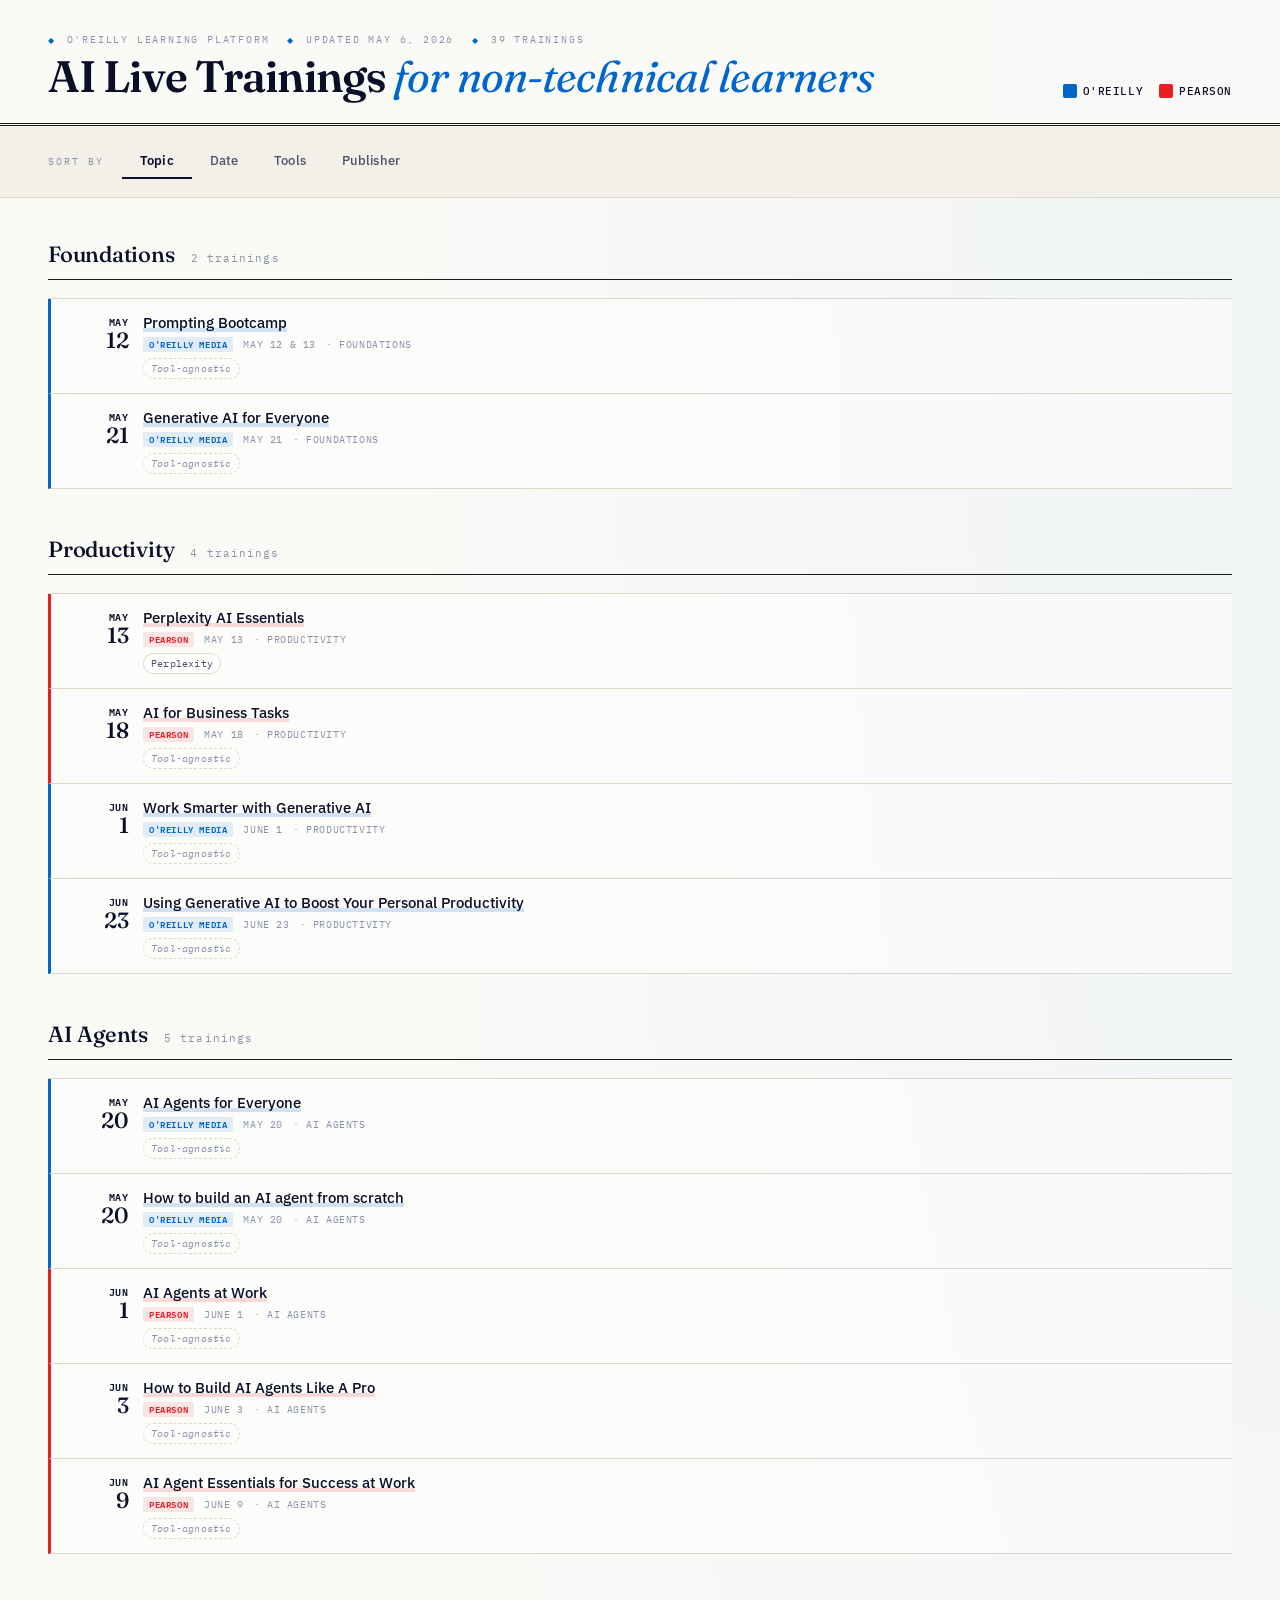
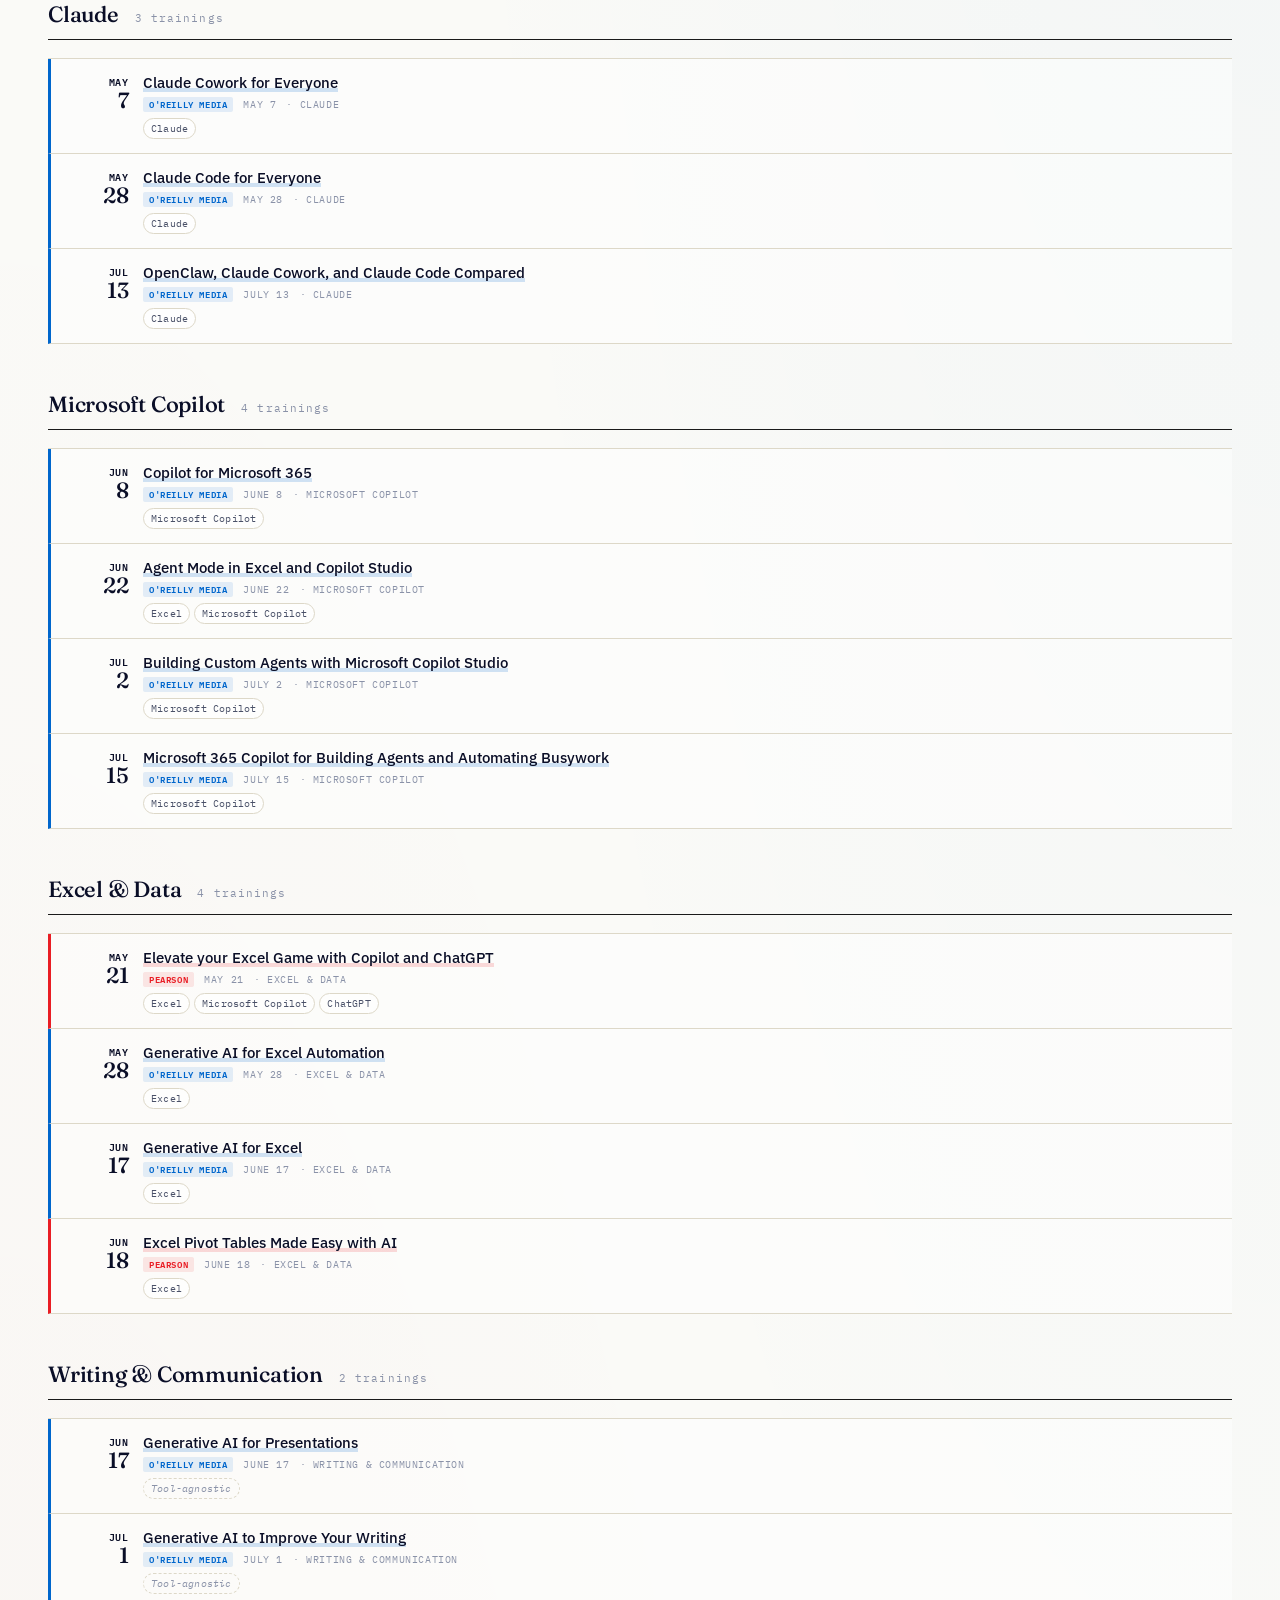
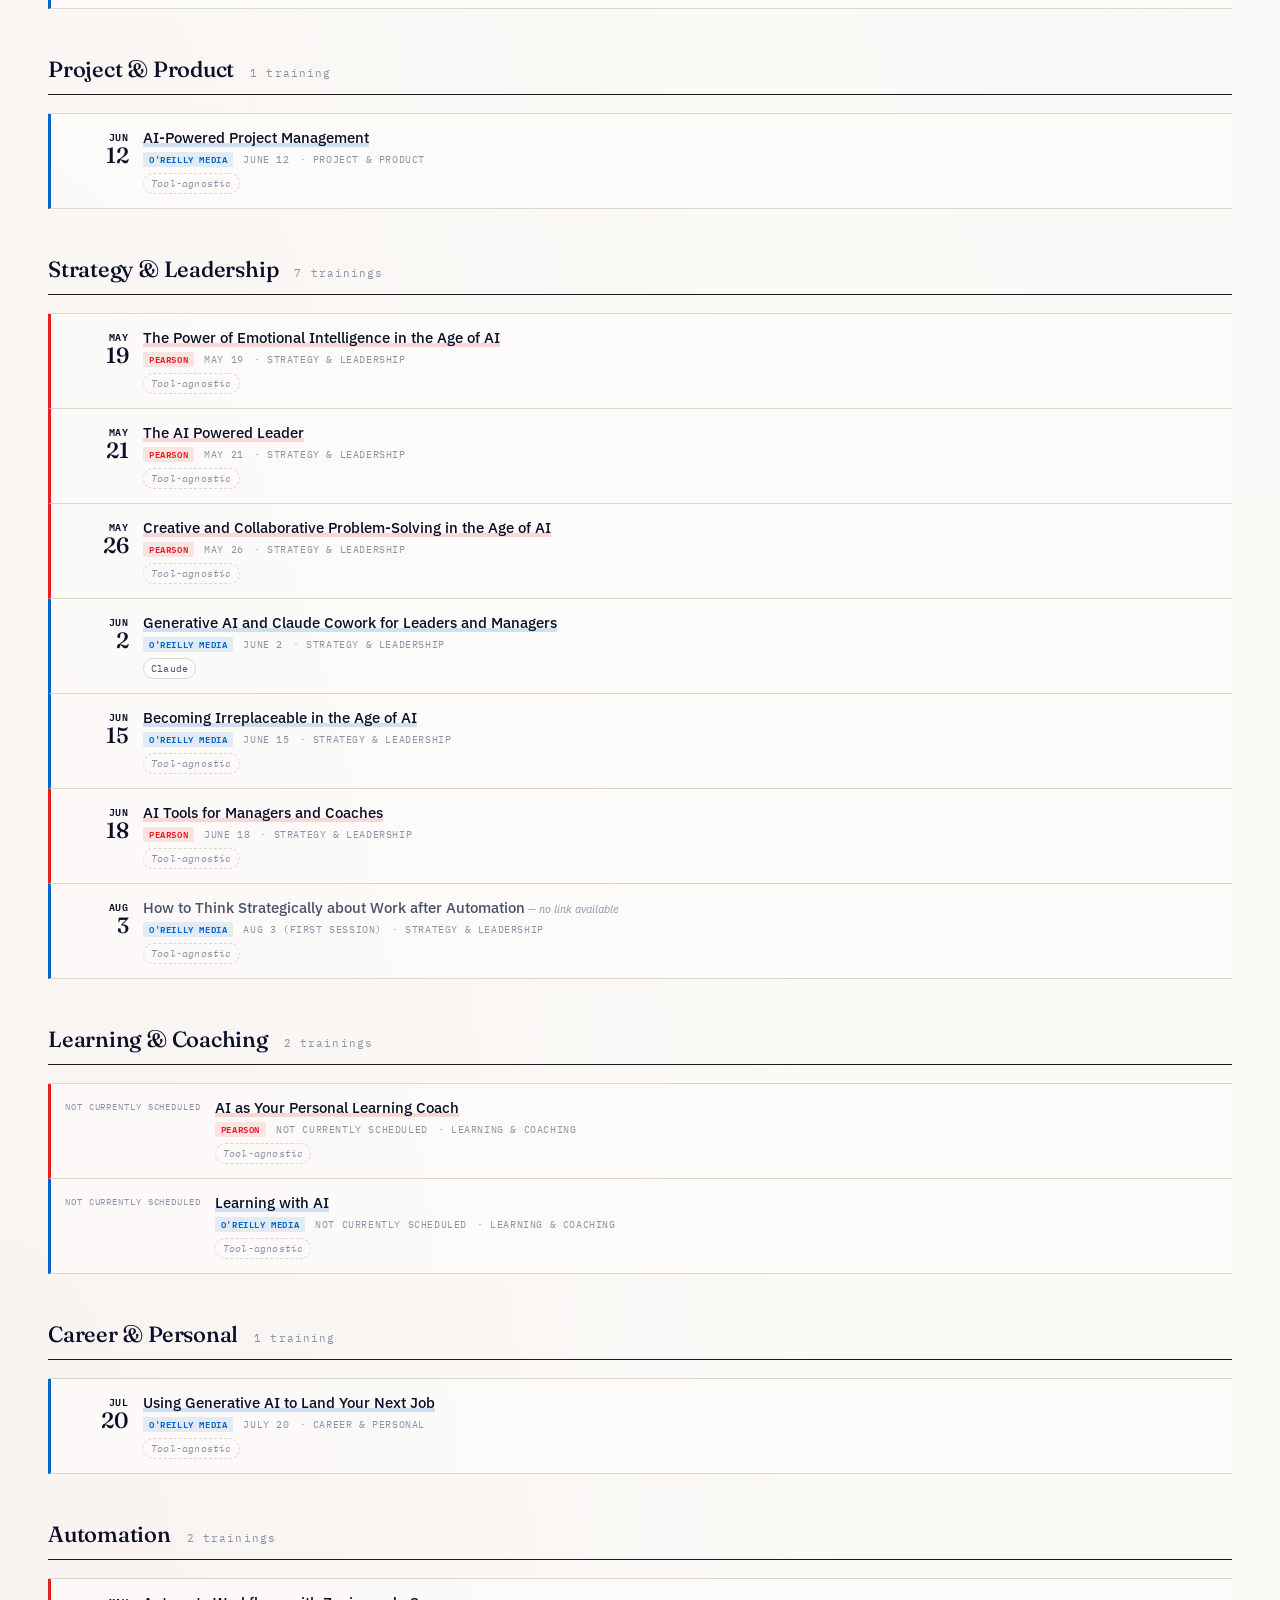
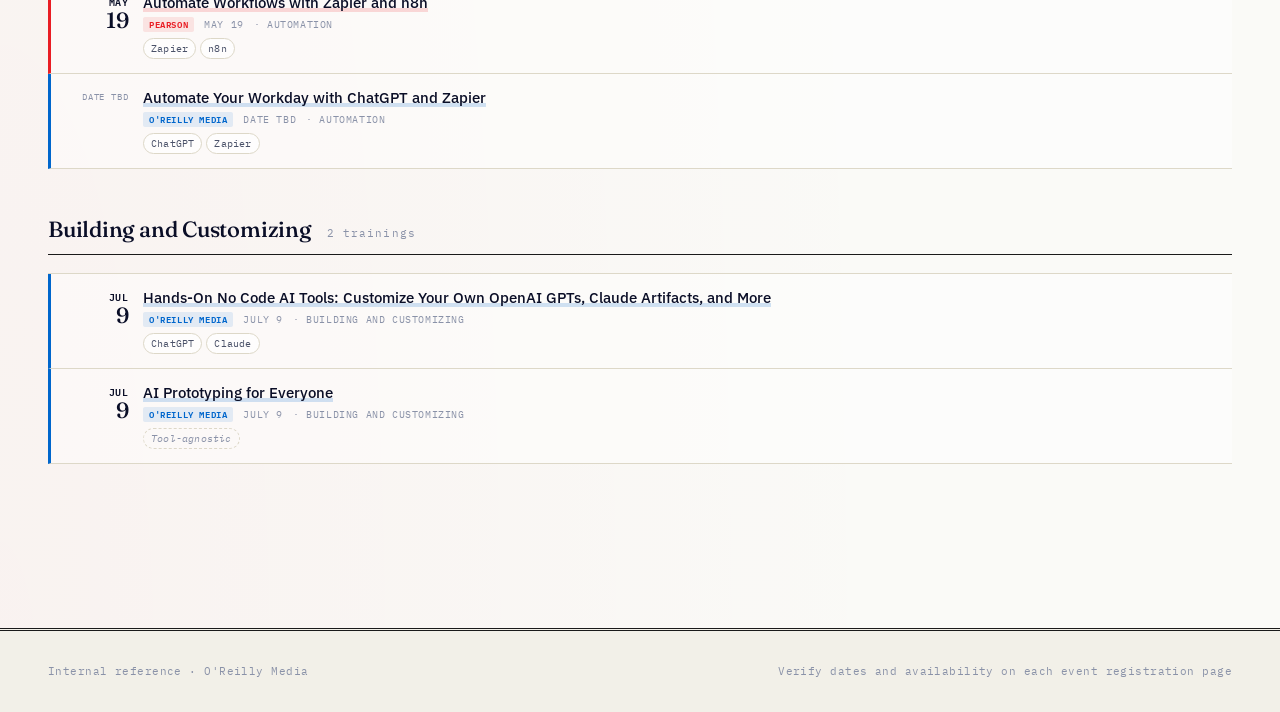
==== index.html @ 091f8008 "Rename Index.html to index.html" ====
<!DOCTYPE html>
<html lang="en">
<head>
<meta charset="UTF-8">
<meta name="viewport" content="width=device-width, initial-scale=1.0">
<title>AI Live Trainings for Non-Technical Learners</title>
<link rel="preconnect" href="https://fonts.googleapis.com">
<link rel="preconnect" href="https://fonts.gstatic.com" crossorigin>
<link href="https://fonts.googleapis.com/css2?family=Fraunces:opsz,wght@9..144,400;9..144,500;9..144,600;9..144,700&family=IBM+Plex+Sans:wght@400;500;600;700&family=IBM+Plex+Mono:wght@400;500&display=swap" rel="stylesheet">
<style>
  :root {
    --oreilly: #D6001C;        /* O'Reilly red — used as the secondary accent */
    --pearson: #E91D24;        /* Pearson red */
    --oreilly-blue: #0066CC;   /* O'Reilly blue per request */
    --ink: #0A0E27;
    --ink-soft: #4A5168;
    --ink-faint: #8A92A8;
    --paper: #FAFAF7;
    --paper-soft: #F2F0E8;
    --rule: #1A1A1A;
    --rule-soft: #DDD8C8;
    --highlight: #FEF3C7;
  }

  * { box-sizing: border-box; margin: 0; padding: 0; }

  html { scroll-behavior: smooth; }

  body {
    font-family: 'IBM Plex Sans', -apple-system, sans-serif;
    background: var(--paper);
    color: var(--ink);
    line-height: 1.5;
    font-size: 15px;
    min-height: 100vh;
    background-image:
      radial-gradient(ellipse at top right, rgba(0,102,204,0.04), transparent 50%),
      radial-gradient(ellipse at bottom left, rgba(214,0,28,0.03), transparent 50%);
  }

  /* ===== Masthead ===== */
  .masthead {
    border-bottom: 3px double var(--rule);
    padding: 32px 48px 24px;
    display: grid;
    grid-template-columns: 1fr auto;
    gap: 24px;
    align-items: end;
    background: var(--paper);
    position: sticky;
    top: 0;
    z-index: 10;
    backdrop-filter: blur(8px);
    background: rgba(250, 250, 247, 0.92);
  }

  .masthead-meta {
    font-family: 'IBM Plex Mono', monospace;
    font-size: 10px;
    letter-spacing: 0.18em;
    text-transform: uppercase;
    color: var(--ink-faint);
    margin-bottom: 6px;
    display: flex;
    gap: 18px;
    flex-wrap: wrap;
  }
  .masthead-meta span::before {
    content: "◆ ";
    color: var(--oreilly-blue);
    font-size: 8px;
    margin-right: 4px;
  }

  .masthead-title {
    font-family: 'Fraunces', Georgia, serif;
    font-weight: 600;
    font-size: clamp(28px, 4.2vw, 44px);
    line-height: 1.05;
    letter-spacing: -0.02em;
    color: var(--ink);
  }
  .masthead-title em {
    font-style: italic;
    font-weight: 400;
    color: var(--oreilly-blue);
  }

  .masthead-subtitle {
    margin-top: 8px;
    font-size: 14px;
    color: var(--ink-soft);
    max-width: 60ch;
  }

  .legend {
    display: flex;
    gap: 16px;
    font-family: 'IBM Plex Mono', monospace;
    font-size: 11px;
    letter-spacing: 0.05em;
  }
  .legend-item {
    display: flex;
    align-items: center;
    gap: 6px;
    text-transform: uppercase;
    font-weight: 500;
  }
  .legend-swatch {
    width: 14px;
    height: 14px;
    border-radius: 2px;
    flex-shrink: 0;
  }
  .legend-swatch.oreilly { background: var(--oreilly-blue); }
  .legend-swatch.pearson { background: var(--pearson); }

  /* ===== View tabs ===== */
  .view-controls {
    padding: 18px 48px;
    border-bottom: 1px solid var(--rule-soft);
    display: flex;
    gap: 0;
    align-items: center;
    background: var(--paper-soft);
  }
  .view-controls-label {
    font-family: 'IBM Plex Mono', monospace;
    font-size: 10px;
    letter-spacing: 0.2em;
    text-transform: uppercase;
    color: var(--ink-faint);
    margin-right: 18px;
  }
  .view-tab {
    background: transparent;
    border: none;
    padding: 8px 18px;
    font-family: 'IBM Plex Sans', sans-serif;
    font-size: 13px;
    font-weight: 500;
    color: var(--ink-soft);
    cursor: pointer;
    border-bottom: 2px solid transparent;
    transition: all 0.18s ease;
    letter-spacing: 0.01em;
  }
  .view-tab:hover {
    color: var(--ink);
  }
  .view-tab.active {
    color: var(--ink);
    border-bottom-color: var(--ink);
    font-weight: 600;
  }

  /* ===== Main content ===== */
  main {
    padding: 40px 48px 80px;
    max-width: 1280px;
  }

  .view {
    display: none;
  }
  .view.active {
    display: block;
    animation: fadeIn 0.3s ease;
  }
  @keyframes fadeIn {
    from { opacity: 0; transform: translateY(4px); }
    to { opacity: 1; transform: translateY(0); }
  }

  /* ===== Section headers ===== */
  .section {
    margin-bottom: 44px;
  }
  .section-header {
    display: flex;
    align-items: baseline;
    gap: 16px;
    padding-bottom: 8px;
    margin-bottom: 18px;
    border-bottom: 1px solid var(--rule);
  }
  .section-header h2 {
    font-family: 'Fraunces', Georgia, serif;
    font-weight: 500;
    font-size: 22px;
    letter-spacing: -0.01em;
    color: var(--ink);
  }
  .section-header .count {
    font-family: 'IBM Plex Mono', monospace;
    font-size: 11px;
    color: var(--ink-faint);
    letter-spacing: 0.1em;
  }

  /* ===== Training items ===== */
  ul.trainings {
    list-style: none;
    display: grid;
    grid-template-columns: repeat(auto-fill, minmax(360px, 1fr));
    gap: 0;
    border-top: 1px solid var(--rule-soft);
  }
  .topic-list ul.trainings {
    grid-template-columns: 1fr;
    border-top: 1px solid var(--rule-soft);
  }

  li.training {
    padding: 14px 18px 14px 14px;
    border-bottom: 1px solid var(--rule-soft);
    border-left: 3px solid transparent;
    display: flex;
    align-items: flex-start;
    gap: 14px;
    transition: background 0.15s ease, border-left-color 0.15s ease;
    background: rgba(255,255,255,0.4);
  }
  li.training:hover {
    background: rgba(255,255,255,0.85);
  }
  li.training.oreilly { border-left-color: var(--oreilly-blue); }
  li.training.pearson { border-left-color: var(--pearson); }

  li.training.oreilly:hover { background: rgba(0,102,204,0.04); }
  li.training.pearson:hover { background: rgba(233,29,36,0.04); }

  .date-block {
    font-family: 'IBM Plex Mono', monospace;
    font-size: 11px;
    line-height: 1.2;
    color: var(--ink-soft);
    flex-shrink: 0;
    min-width: 64px;
    padding-top: 2px;
    text-align: right;
  }
  .date-block .month {
    display: block;
    text-transform: uppercase;
    font-weight: 600;
    letter-spacing: 0.08em;
    color: var(--ink);
    font-size: 10px;
  }
  .date-block .day {
    display: block;
    font-family: 'Fraunces', serif;
    font-size: 22px;
    line-height: 1;
    margin-top: 2px;
    color: var(--ink);
    font-weight: 500;
  }
  .date-block.unscheduled {
    color: var(--ink-faint);
  }
  .date-block.unscheduled .month,
  .date-block.unscheduled .day {
    color: var(--ink-faint);
    font-weight: 400;
  }
  .date-block.unscheduled .label {
    font-size: 9px;
    text-transform: uppercase;
    letter-spacing: 0.1em;
    line-height: 1.3;
  }

  .training-body {
    flex: 1;
    min-width: 0;
  }
  .training-title {
    font-size: 15px;
    font-weight: 500;
    line-height: 1.3;
    margin-bottom: 4px;
  }
  .training-title a {
    color: var(--ink);
    text-decoration: none;
    background-image: linear-gradient(transparent 80%, rgba(0,102,204,0.18) 80%);
    transition: background 0.2s ease, color 0.2s ease;
  }
  li.pearson .training-title a {
    background-image: linear-gradient(transparent 80%, rgba(233,29,36,0.16) 80%);
  }
  .training-title a:hover {
    color: var(--oreilly-blue);
    background-image: linear-gradient(transparent 0%, rgba(0,102,204,0.12) 100%);
  }
  li.pearson .training-title a:hover {
    color: var(--pearson);
    background-image: linear-gradient(transparent 0%, rgba(233,29,36,0.10) 100%);
  }
  .training-title.no-link {
    color: var(--ink-soft);
  }
  .training-title.no-link::after {
    content: " — no link available";
    font-size: 11px;
    font-style: italic;
    color: var(--ink-faint);
    font-weight: 400;
  }

  .training-meta {
    display: flex;
    gap: 10px;
    align-items: center;
    font-family: 'IBM Plex Mono', monospace;
    font-size: 10px;
    text-transform: uppercase;
    letter-spacing: 0.06em;
    color: var(--ink-faint);
  }
  .pub-tag {
    font-weight: 600;
    padding: 1px 6px;
    border-radius: 2px;
    font-size: 9px;
  }
  .pub-tag.oreilly {
    color: var(--oreilly-blue);
    background: rgba(0,102,204,0.1);
  }
  .pub-tag.pearson {
    color: var(--pearson);
    background: rgba(233,29,36,0.1);
  }

  .training-tools {
    margin-top: 6px;
    display: flex;
    flex-wrap: wrap;
    gap: 4px;
  }
  .tool-chip {
    font-family: 'IBM Plex Mono', monospace;
    font-size: 10px;
    padding: 2px 7px;
    border: 1px solid var(--rule-soft);
    background: rgba(255,255,255,0.7);
    color: var(--ink-soft);
    border-radius: 999px;
    letter-spacing: 0.02em;
    white-space: nowrap;
  }
  li.training:hover .tool-chip {
    border-color: var(--ink-faint);
    color: var(--ink);
  }
  .tool-chip.tool-agnostic {
    background: transparent;
    color: var(--ink-faint);
    border-style: dashed;
    font-style: italic;
  }

  .view-note {
    font-size: 13px;
    color: var(--ink-soft);
    font-style: italic;
    margin-bottom: 24px;
    padding: 10px 14px;
    background: rgba(0,102,204,0.04);
    border-left: 3px solid var(--oreilly-blue);
    max-width: 80ch;
  }

  /* ===== Date view: month grouping ===== */
  .month-group {
    margin-bottom: 36px;
  }
  .month-header {
    font-family: 'Fraunces', serif;
    font-weight: 500;
    font-size: 14px;
    letter-spacing: 0.18em;
    text-transform: uppercase;
    color: var(--ink-faint);
    padding-bottom: 6px;
    border-bottom: 1px solid var(--rule-soft);
    margin-bottom: 12px;
  }
  .month-header .year {
    color: var(--ink-faint);
    font-weight: 400;
  }

  /* ===== Footer ===== */
  footer {
    padding: 32px 48px;
    border-top: 3px double var(--rule);
    margin-top: 40px;
    font-family: 'IBM Plex Mono', monospace;
    font-size: 11px;
    color: var(--ink-faint);
    letter-spacing: 0.04em;
    background: var(--paper-soft);
  }
  footer .row {
    display: flex;
    justify-content: space-between;
    flex-wrap: wrap;
    gap: 16px;
  }

  /* ===== Responsive ===== */
  @media (max-width: 720px) {
    .masthead { padding: 20px 20px 16px; grid-template-columns: 1fr; }
    .legend { font-size: 10px; }
    .view-controls { padding: 12px 20px; flex-wrap: wrap; gap: 4px 0; }
    .view-tab { padding: 6px 12px; font-size: 12px; }
    main { padding: 24px 20px 60px; }
    ul.trainings { grid-template-columns: 1fr; }
    .date-block { min-width: 54px; }
    footer { padding: 24px 20px; }
  }

  /* Print-friendly */
  @media print {
    .view-controls, .masthead-meta, .legend { display: none; }
    .view { display: block !important; page-break-after: always; }
    body { background: white; }
  }
</style>
</head>
<body>

<header class="masthead">
  <div>
    <div class="masthead-meta">
      <span>O'Reilly Learning Platform</span>
      <span>Updated May 6, 2026</span>
      <span>39 Trainings</span>
    </div>
    <h1 class="masthead-title">AI Live Trainings <em>for non-technical learners</em></h1>

  </div>
  <div class="legend">
    <span class="legend-item"><span class="legend-swatch oreilly"></span>O'Reilly</span>
    <span class="legend-item"><span class="legend-swatch pearson"></span>Pearson</span>
  </div>
</header>

<nav class="view-controls">
  <span class="view-controls-label">Sort by</span>
  <button class="view-tab active" data-view="topic">Topic</button>
  <button class="view-tab" data-view="date">Date</button>
  <button class="view-tab" data-view="tools">Tools</button>
  <button class="view-tab" data-view="publisher">Publisher</button>

</nav>

<main id="main-content">
  <!-- Views injected by JavaScript -->
</main>

<footer>
  <div class="row">
    <span>Internal reference · O'Reilly Media</span>
    <span>Verify dates and availability on each event registration page</span>
  </div>
</footer>

<script>
// ============================================================
// DATA
// ============================================================
// Each training: title, url (or null), date (ISO if known, or null), dateLabel (display string), publisher, topic, tools (array — empty = tool-agnostic)
// Tools tagging is conservative: only tools explicitly named in the title are tagged.
const trainings = [
  // O'Reilly
  { title: "Generative AI for Everyone", url: "https://learning.oreilly.com/live-events/-/0636920097025/", date: "2026-05-21", dateLabel: "May 21", publisher: "oreilly", topic: "Foundations", tools: [] },
  { title: "AI Agents for Everyone", url: "https://learning.oreilly.com/live-events/ai-agents-for-everyone/0642572192174/", date: "2026-05-20", dateLabel: "May 20", publisher: "oreilly", topic: "AI Agents", tools: [] },
  { title: "How to build an AI agent from scratch", url: "https://learning.oreilly.com/live-events/how-to-build-an-ai-agent-from-scratch/0642572370398/", date: "2026-05-20", dateLabel: "May 20", publisher: "oreilly", topic: "AI Agents", tools: [] },
  { title: "Prompting Bootcamp", url: "https://learning.oreilly.com/live-events/prompting-bootcamp/0636920097098/", date: "2026-05-12", dateLabel: "May 12 & 13", publisher: "oreilly", topic: "Foundations", tools: [] },
  { title: "Using Generative AI to Boost Your Personal Productivity", url: "https://learning.oreilly.com/live-events/-/0636920099736/", date: "2026-06-23", dateLabel: "June 23", publisher: "oreilly", topic: "Productivity", tools: [] },
  { title: "Automate Your Workday with ChatGPT and Zapier", url: "https://learning.oreilly.com/live-events/-/0642572016285/", date: null, dateLabel: "Date TBD", publisher: "oreilly", topic: "Automation", tools: ["ChatGPT", "Zapier"] },
  { title: "Hands-On No Code AI Tools: Customize Your Own OpenAI GPTs, Claude Artifacts, and More", url: "https://learning.oreilly.com/live-events/hands-on-no-code-ai-tools-customize-your-own-openai-gpts-claude-artifacts-and-more/0790145087048/", date: "2026-07-09", dateLabel: "July 9", publisher: "oreilly", topic: "Building and Customizing", tools: ["ChatGPT", "Claude"] },
  { title: "Learning with AI", url: "https://learning.oreilly.com/live-events/-/0642572169145/", date: null, dateLabel: "Not currently scheduled", publisher: "oreilly", topic: "Learning & Coaching", tools: [] },
  { title: "AI as Your Personal Learning Coach", url: "https://learning.oreilly.com/live-events/ai-as-your-personal-learning-coach/0642572247041/", date: null, dateLabel: "Not currently scheduled", publisher: "pearson", topic: "Learning & Coaching", tools: [] },
  { title: "Work Smarter with Generative AI", url: "https://learning.oreilly.com/live-events/-/0642572007905/", date: "2026-06-01", dateLabel: "June 1", publisher: "oreilly", topic: "Productivity", tools: [] },
  { title: "How to Think Strategically about Work after Automation", url: null, date: "2026-08-03", dateLabel: "Aug 3 (first session)", publisher: "oreilly", topic: "Strategy & Leadership", tools: [] },
  { title: "Becoming Irreplaceable in the Age of AI", url: "https://learning.oreilly.com/live-events/becoming-irreplaceable-in-the-age-of-ai/0642572317164/", date: "2026-06-15", dateLabel: "June 15", publisher: "oreilly", topic: "Strategy & Leadership", tools: [] },
  { title: "Generative AI and Claude Cowork for Leaders and Managers", url: "https://learning.oreilly.com/live-events/generative-ai-and-claude-cowork-for-leaders-and-managers/0642572010775/", date: "2026-06-02", dateLabel: "June 2", publisher: "oreilly", topic: "Strategy & Leadership", tools: ["Claude"] },
  { title: "Generative AI to Improve Your Writing", url: "https://learning.oreilly.com/live-events/-/0636920097362/", date: "2026-07-01", dateLabel: "July 1", publisher: "oreilly", topic: "Writing & Communication", tools: [] },
  { title: "AI-Powered Project Management", url: "https://learning.oreilly.com/live-events/-/0790145085649/", date: "2026-06-12", dateLabel: "June 12", publisher: "oreilly", topic: "Project & Product", tools: [] },
  { title: "Generative AI for Excel", url: "https://learning.oreilly.com/live-events/generative-ai-for-excel/0642572001381/", date: "2026-06-17", dateLabel: "June 17", publisher: "oreilly", topic: "Excel & Data", tools: ["Excel"] },
  { title: "Generative AI for Excel Automation", url: "https://learning.oreilly.com/live-events/generative-ai-for-excel-automation/0642572311629/", date: "2026-05-28", dateLabel: "May 28", publisher: "oreilly", topic: "Excel & Data", tools: ["Excel"] },
  { title: "Elevate your Excel Game with Copilot and ChatGPT", url: "https://learning.oreilly.com/live-events/elevate-your-excel-game-with-copilot-and-chatgpt/0642572191399/", date: "2026-05-21", dateLabel: "May 21", publisher: "pearson", topic: "Excel & Data", tools: ["Excel", "Microsoft Copilot", "ChatGPT"] },
  { title: "Agent Mode in Excel and Copilot Studio", url: "https://learning.oreilly.com/live-events/-/0642572284480/", date: "2026-06-22", dateLabel: "June 22", publisher: "oreilly", topic: "Microsoft Copilot", tools: ["Excel", "Microsoft Copilot"] },
  { title: "Copilot for Microsoft 365", url: "https://learning.oreilly.com/live-events/-/0642572007490/", date: "2026-06-08", dateLabel: "June 8", publisher: "oreilly", topic: "Microsoft Copilot", tools: ["Microsoft Copilot"] },
  { title: "Microsoft 365 Copilot for Building Agents and Automating Busywork", url: "https://learning.oreilly.com/live-events/microsoft-365-copilot-for-building-agents-and-automating-busywork/0642572199586/", date: "2026-07-15", dateLabel: "July 15", publisher: "oreilly", topic: "Microsoft Copilot", tools: ["Microsoft Copilot"] },
  { title: "Building Custom Agents with Microsoft Copilot Studio", url: "https://learning.oreilly.com/live-events/-/0642572310417/", date: "2026-07-02", dateLabel: "July 2", publisher: "oreilly", topic: "Microsoft Copilot", tools: ["Microsoft Copilot"] },
  { title: "Claude Code for Everyone", url: "https://learning.oreilly.com/live-events/-/0642572274368/", date: "2026-05-28", dateLabel: "May 28", publisher: "oreilly", topic: "Claude", tools: ["Claude"] },
  { title: "Claude Cowork for Everyone", url: "https://learning.oreilly.com/live-events/-/0642572349431/", date: "2026-05-07", dateLabel: "May 7", publisher: "oreilly", topic: "Claude", tools: ["Claude"] },
  { title: "OpenClaw, Claude Cowork, and Claude Code Compared", url: "https://learning.oreilly.com/live-events/openclaw-claude-cowork-and-claude-code-compared/0642572365134/", date: "2026-07-13", dateLabel: "July 13", publisher: "oreilly", topic: "Claude", tools: ["Claude"] },
  { title: "Generative AI for Presentations", url: "https://learning.oreilly.com/live-events/-/0642572010259/", date: "2026-06-17", dateLabel: "June 17", publisher: "oreilly", topic: "Writing & Communication", tools: [] },
  { title: "AI Prototyping for Everyone", url: "https://learning.oreilly.com/live-events/-/0642572226565/", date: "2026-07-09", dateLabel: "July 9", publisher: "oreilly", topic: "Building and Customizing", tools: [] },
  { title: "Using Generative AI to Land Your Next Job", url: "https://learning.oreilly.com/live-events/-/0790145067802/", date: "2026-07-20", dateLabel: "July 20", publisher: "oreilly", topic: "Career & Personal", tools: [] },
  { title: "Perplexity AI Essentials", url: "https://learning.oreilly.com/live-events/perplexity-ai-essentials/0642572009862/0642572332693/", date: "2026-05-13", dateLabel: "May 13", publisher: "pearson", topic: "Productivity", tools: ["Perplexity"] },
  { title: "AI for Business Tasks", url: "https://learning.oreilly.com/live-events/ai-for-business-tasks/0642572221744/0642572339654/", date: "2026-05-18", dateLabel: "May 18", publisher: "pearson", topic: "Productivity", tools: [] },
  { title: "The Power of Emotional Intelligence in the Age of AI", url: "https://learning.oreilly.com/live-events/the-power-of-emotional-intelligence-in-the-age-of-ai/0642572210021/0642572332518/", date: "2026-05-19", dateLabel: "May 19", publisher: "pearson", topic: "Strategy & Leadership", tools: [] },
  { title: "The AI Powered Leader", url: "https://learning.oreilly.com/live-events/the-ai-powered-leader/0642572221560/0642572345389/", date: "2026-05-21", dateLabel: "May 21", publisher: "pearson", topic: "Strategy & Leadership", tools: [] },
  { title: "Automate Workflows with Zapier and n8n", url: "https://learning.oreilly.com/live-events/automate-workflows-with-zapier-and-n8n/0642572287153/0642572353490/", date: "2026-05-19", dateLabel: "May 19", publisher: "pearson", topic: "Automation", tools: ["Zapier", "n8n"] },
  { title: "Creative and Collaborative Problem-Solving in the Age of AI", url: "https://learning.oreilly.com/live-events/creative-and-collaborative-problem-solving-in-the-age-of-ai/0642572207038/0642572345716/", date: "2026-05-26", dateLabel: "May 26", publisher: "pearson", topic: "Strategy & Leadership", tools: [] },
  { title: "AI Agents at Work", url: "https://learning.oreilly.com/live-events/ai-agents-at-work/0642572206963/0642572350932/", date: "2026-06-01", dateLabel: "June 1", publisher: "pearson", topic: "AI Agents", tools: [] },
  { title: "How to Build AI Agents Like A Pro", url: "https://learning.oreilly.com/live-events/how-to-create-ai-agents-like-a-pro/0642572257712/0642572353421/", date: "2026-06-03", dateLabel: "June 3", publisher: "pearson", topic: "AI Agents", tools: [] },
  { title: "AI Agent Essentials for Success at Work", url: "https://learning.oreilly.com/live-events/ai-agent-essentials-for-success-at-work/0642572293406/0642572357894/", date: "2026-06-09", dateLabel: "June 9", publisher: "pearson", topic: "AI Agents", tools: [] },
  { title: "Excel Pivot Tables Made Easy with AI", url: "https://learning.oreilly.com/live-events/excel-pivot-tables-made-easy-with-ai/0642572255831/0642572367404/", date: "2026-06-18", dateLabel: "June 18", publisher: "pearson", topic: "Excel & Data", tools: ["Excel"] },
  { title: "AI Tools for Managers and Coaches", url: "https://learning.oreilly.com/live-events/ai-tools-for-managers-and-coaches/0642572013855/0642572359720/", date: "2026-06-18", dateLabel: "June 18", publisher: "pearson", topic: "Strategy & Leadership", tools: [] },
];

// Tool display order — most catalog presence first, then alpha
const TOOL_ORDER = [
  "Microsoft Copilot",
  "Claude",
  "ChatGPT",
  "Excel",
  "Zapier",
  "Gemini",
  "Perplexity",
  "n8n",
];

// Topic display order (curated, not alphabetical, to put "broad foundations" first)
const TOPIC_ORDER = [
  "Foundations",
  "Productivity",
  "AI Agents",
  "Claude",
  "Microsoft Copilot",
  "Google Workspace",
  "Excel & Data",
  "Writing & Communication",
  "Project & Product",
  "Strategy & Leadership",
  "Learning & Coaching",
  "Career & Personal",
  "Automation",
  "Building and Customizing",
];

const PUBLISHER_LABELS = {
  oreilly: "O'Reilly Media",
  pearson: "Pearson",
};

// ============================================================
// HELPERS
// ============================================================
const MONTHS_SHORT = ["Jan","Feb","Mar","Apr","May","Jun","Jul","Aug","Sep","Oct","Nov","Dec"];
const MONTHS_FULL = ["January","February","March","April","May","June","July","August","September","October","November","December"];

function dateBlock(t) {
  if (!t.date) {
    return `<div class="date-block unscheduled">
      <span class="label">${t.dateLabel}</span>
    </div>`;
  }
  const d = new Date(t.date + "T00:00:00");
  return `<div class="date-block">
    <span class="month">${MONTHS_SHORT[d.getMonth()]}</span>
    <span class="day">${d.getDate()}</span>
  </div>`;
}

function trainingItem(t) {
  const titleHtml = t.url
    ? `<a href="${t.url}" target="_blank" rel="noopener">${t.title}</a>`
    : `<span class="no-link-text">${t.title}</span>`;
  const titleClass = t.url ? "training-title" : "training-title no-link";
  const toolChips = t.tools.length
    ? t.tools.map(tool => `<span class="tool-chip">${tool}</span>`).join("")
    : `<span class="tool-chip tool-agnostic">Tool-agnostic</span>`;
  return `
    <li class="training ${t.publisher}">
      ${dateBlock(t)}
      <div class="training-body">
        <div class="${titleClass}">${titleHtml}</div>
        <div class="training-meta">
          <span class="pub-tag ${t.publisher}">${PUBLISHER_LABELS[t.publisher]}</span>
          <span>${t.dateLabel}</span>
          <span>· ${t.topic}</span>
        </div>
        <div class="training-tools">${toolChips}</div>
      </div>
    </li>`;
}

function sectionBlock(title, items, count) {
  return `
    <section class="section">
      <div class="section-header">
        <h2>${title}</h2>
        <span class="count">${count} ${count === 1 ? "training" : "trainings"}</span>
      </div>
      <ul class="trainings">
        ${items.map(trainingItem).join("")}
      </ul>
    </section>`;
}

// ============================================================
// VIEWS
// ============================================================
function viewByTopic() {
  const grouped = {};
  trainings.forEach(t => {
    grouped[t.topic] = grouped[t.topic] || [];
    grouped[t.topic].push(t);
  });
  // Sort each topic's items by date (scheduled first, then unscheduled), then alpha
  Object.values(grouped).forEach(list => {
    list.sort((a, b) => {
      if (a.date && !b.date) return -1;
      if (!a.date && b.date) return 1;
      if (a.date && b.date) return a.date.localeCompare(b.date);
      return a.title.localeCompare(b.title);
    });
  });
  const orderedTopics = TOPIC_ORDER.filter(t => grouped[t]);
  return `<div class="topic-list">${orderedTopics.map(topic =>
    sectionBlock(topic, grouped[topic], grouped[topic].length)
  ).join("")}</div>`;
}

function viewByDate() {
  // Group by month-year for scheduled, separate group for unscheduled
  const scheduled = trainings.filter(t => t.date).sort((a, b) => a.date.localeCompare(b.date));
  const unscheduled = trainings.filter(t => !t.date).sort((a, b) => a.title.localeCompare(b.title));

  const months = {};
  scheduled.forEach(t => {
    const d = new Date(t.date + "T00:00:00");
    const key = `${d.getFullYear()}-${String(d.getMonth()).padStart(2,"0")}`;
    const label = `${MONTHS_FULL[d.getMonth()]} <span class="year">${d.getFullYear()}</span>`;
    months[key] = months[key] || { label, items: [] };
    months[key].items.push(t);
  });

  let html = "";
  Object.keys(months).sort().forEach(k => {
    html += `
      <div class="month-group">
        <div class="month-header">${months[k].label}</div>
        <ul class="trainings">${months[k].items.map(trainingItem).join("")}</ul>
      </div>`;
  });
  if (unscheduled.length) {
    html += sectionBlock("Not currently scheduled / Date TBD", unscheduled, unscheduled.length);
  }
  return html;
}

function viewByTools() {
  // Build inverted index: tool -> [trainings]
  const grouped = {};
  TOOL_ORDER.forEach(tool => grouped[tool] = []);
  trainings.forEach(t => {
    if (t.tools.length === 0) return;
    t.tools.forEach(tool => {
      if (!grouped[tool]) grouped[tool] = [];
      grouped[tool].push(t);
    });
  });
  // Sort each tool's items by date
  Object.values(grouped).forEach(list => {
    list.sort((a, b) => {
      if (a.date && !b.date) return -1;
      if (!a.date && b.date) return 1;
      if (a.date && b.date) return a.date.localeCompare(b.date);
      return a.title.localeCompare(b.title);
    });
  });

  const orderedTools = TOOL_ORDER.filter(t => grouped[t] && grouped[t].length);
  let html = `<p class="view-note">Trainings appear under every tool they cover. Tool-agnostic trainings (those that teach concepts rather than a specific product) are grouped at the bottom.</p>`;
  html += orderedTools.map(tool =>
    sectionBlock(tool, grouped[tool], grouped[tool].length)
  ).join("");

  // Tool-agnostic group
  const toolAgnostic = trainings.filter(t => t.tools.length === 0)
    .sort((a, b) => {
      if (a.date && !b.date) return -1;
      if (!a.date && b.date) return 1;
      if (a.date && b.date) return a.date.localeCompare(b.date);
      return a.title.localeCompare(b.title);
    });
  if (toolAgnostic.length) {
    html += sectionBlock("Tool-agnostic / not tied to a specific product", toolAgnostic, toolAgnostic.length);
  }
  return html;
}

function viewByPublisher() {
  const oreilly = trainings.filter(t => t.publisher === "oreilly")
    .sort((a, b) => {
      if (a.date && !b.date) return -1;
      if (!a.date && b.date) return 1;
      if (a.date && b.date) return a.date.localeCompare(b.date);
      return a.title.localeCompare(b.title);
    });
  const pearson = trainings.filter(t => t.publisher === "pearson")
    .sort((a, b) => {
      if (a.date && !b.date) return -1;
      if (!a.date && b.date) return 1;
      if (a.date && b.date) return a.date.localeCompare(b.date);
      return a.title.localeCompare(b.title);
    });
  return sectionBlock("O'Reilly Media", oreilly, oreilly.length)
       + sectionBlock("Pearson", pearson, pearson.length);
}

// ============================================================
// RENDERING / TAB HANDLING
// ============================================================
const main = document.getElementById("main-content");
const views = {
  topic: viewByTopic,
  date: viewByDate,
  tools: viewByTools,
  publisher: viewByPublisher,
};

function render(viewName) {
  main.innerHTML = `<div class="view active">${views[viewName]()}</div>`;
}

document.querySelectorAll(".view-tab").forEach(tab => {
  tab.addEventListener("click", () => {
    document.querySelectorAll(".view-tab").forEach(t => t.classList.remove("active"));
    tab.classList.add("active");
    render(tab.dataset.view);
  });
});

// Initial render
render("topic");
</script>

</body>
</html>
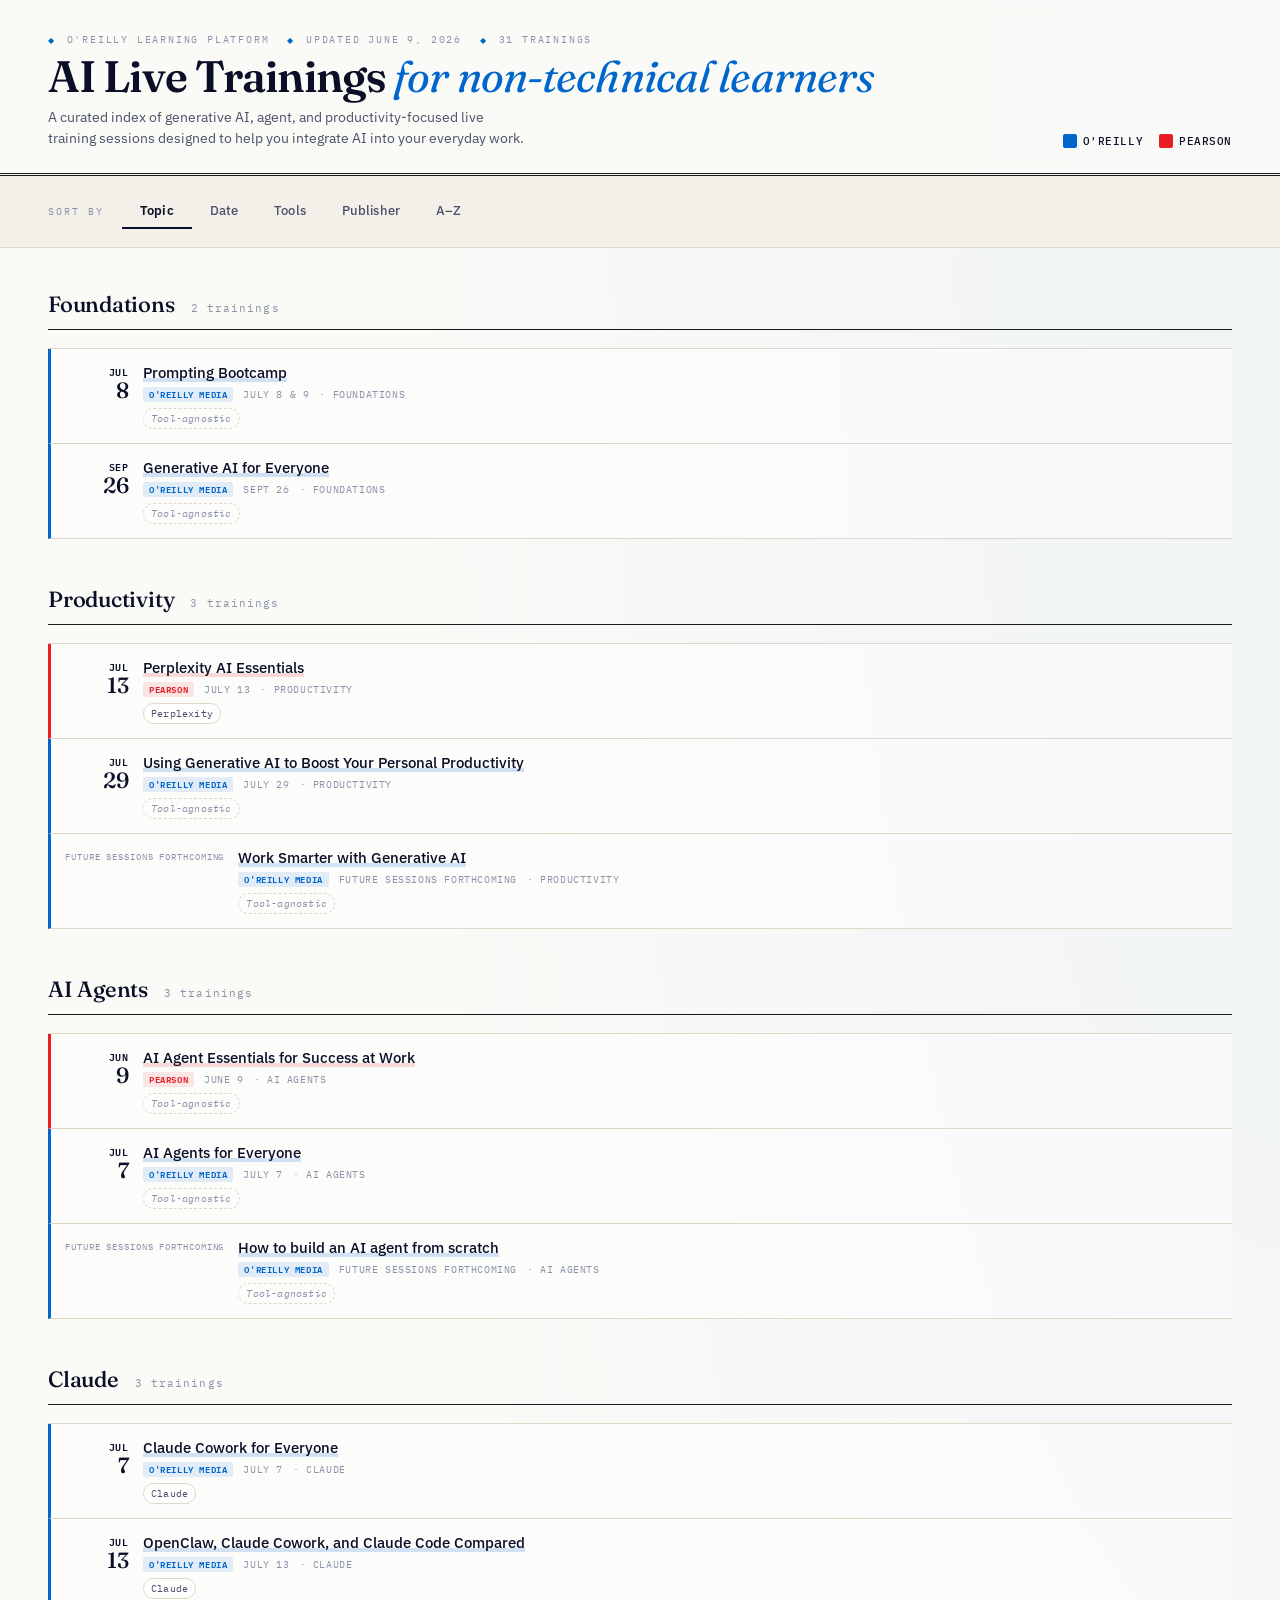
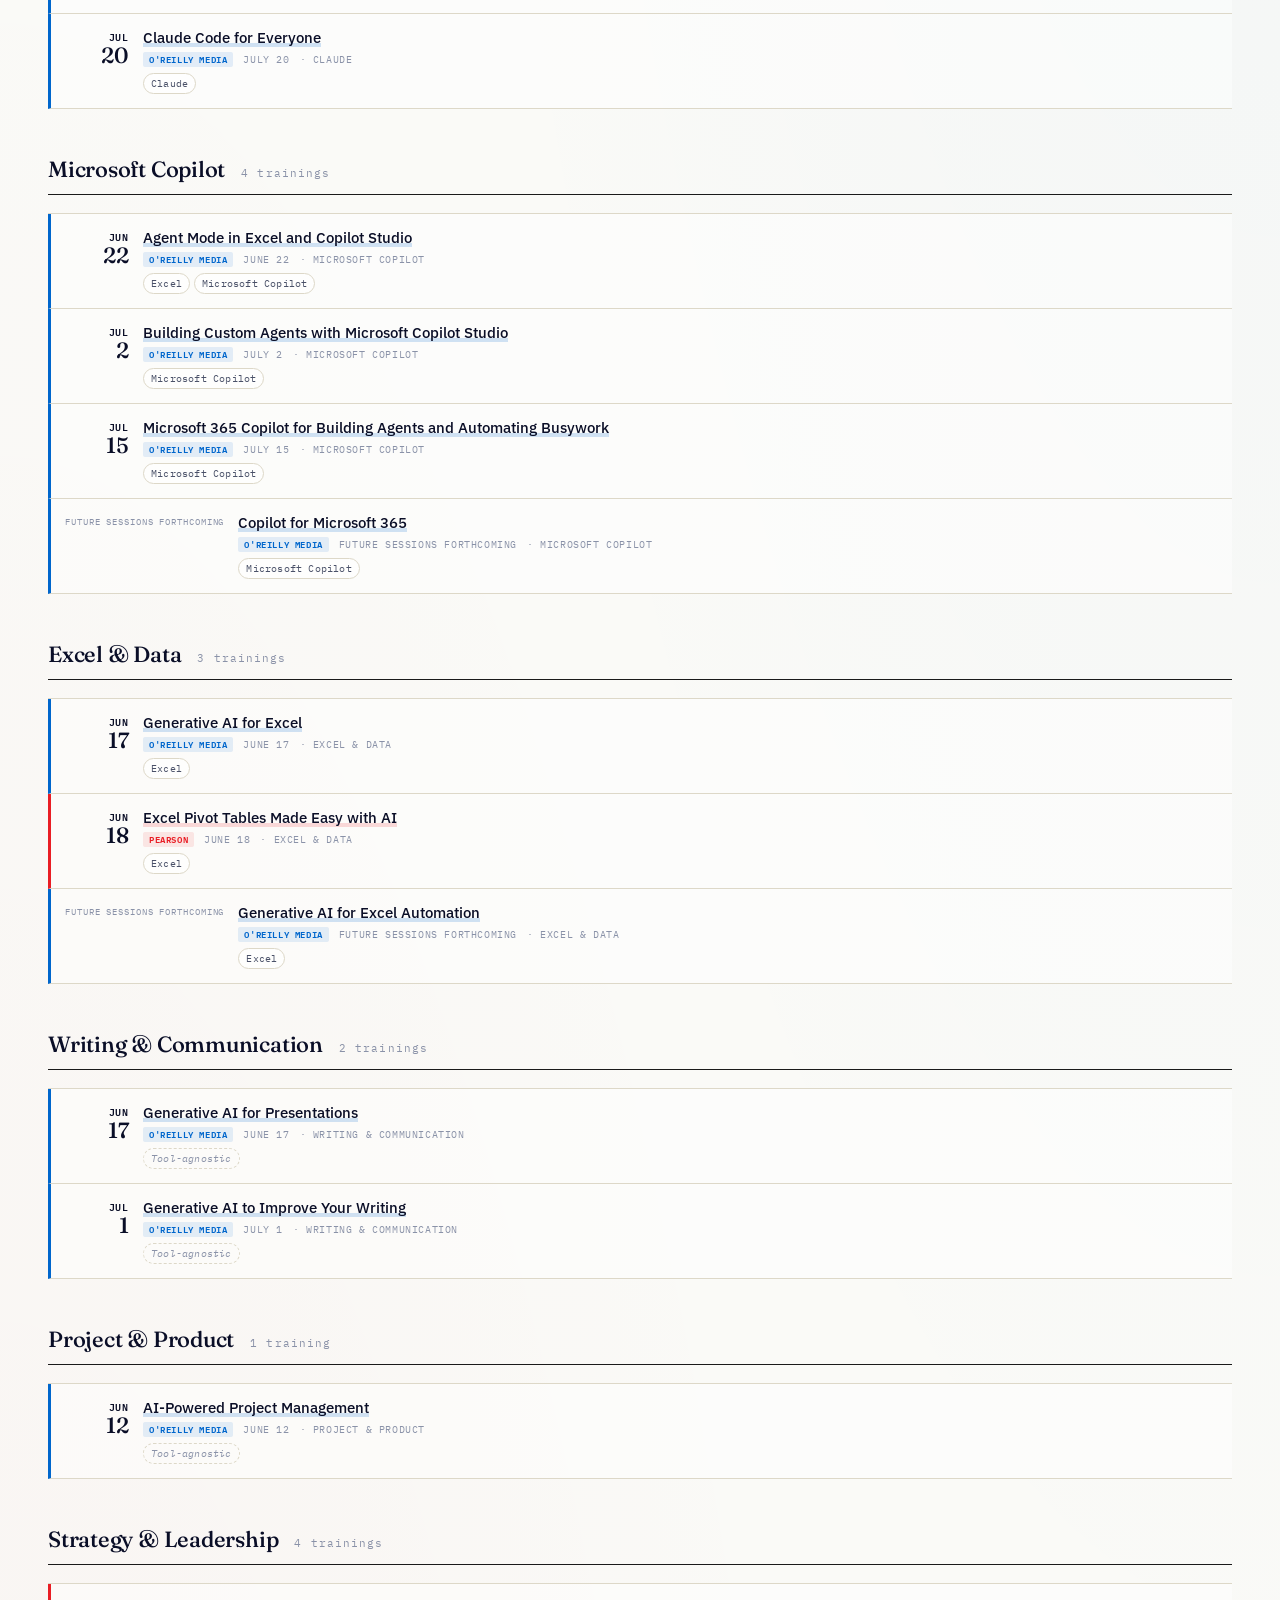
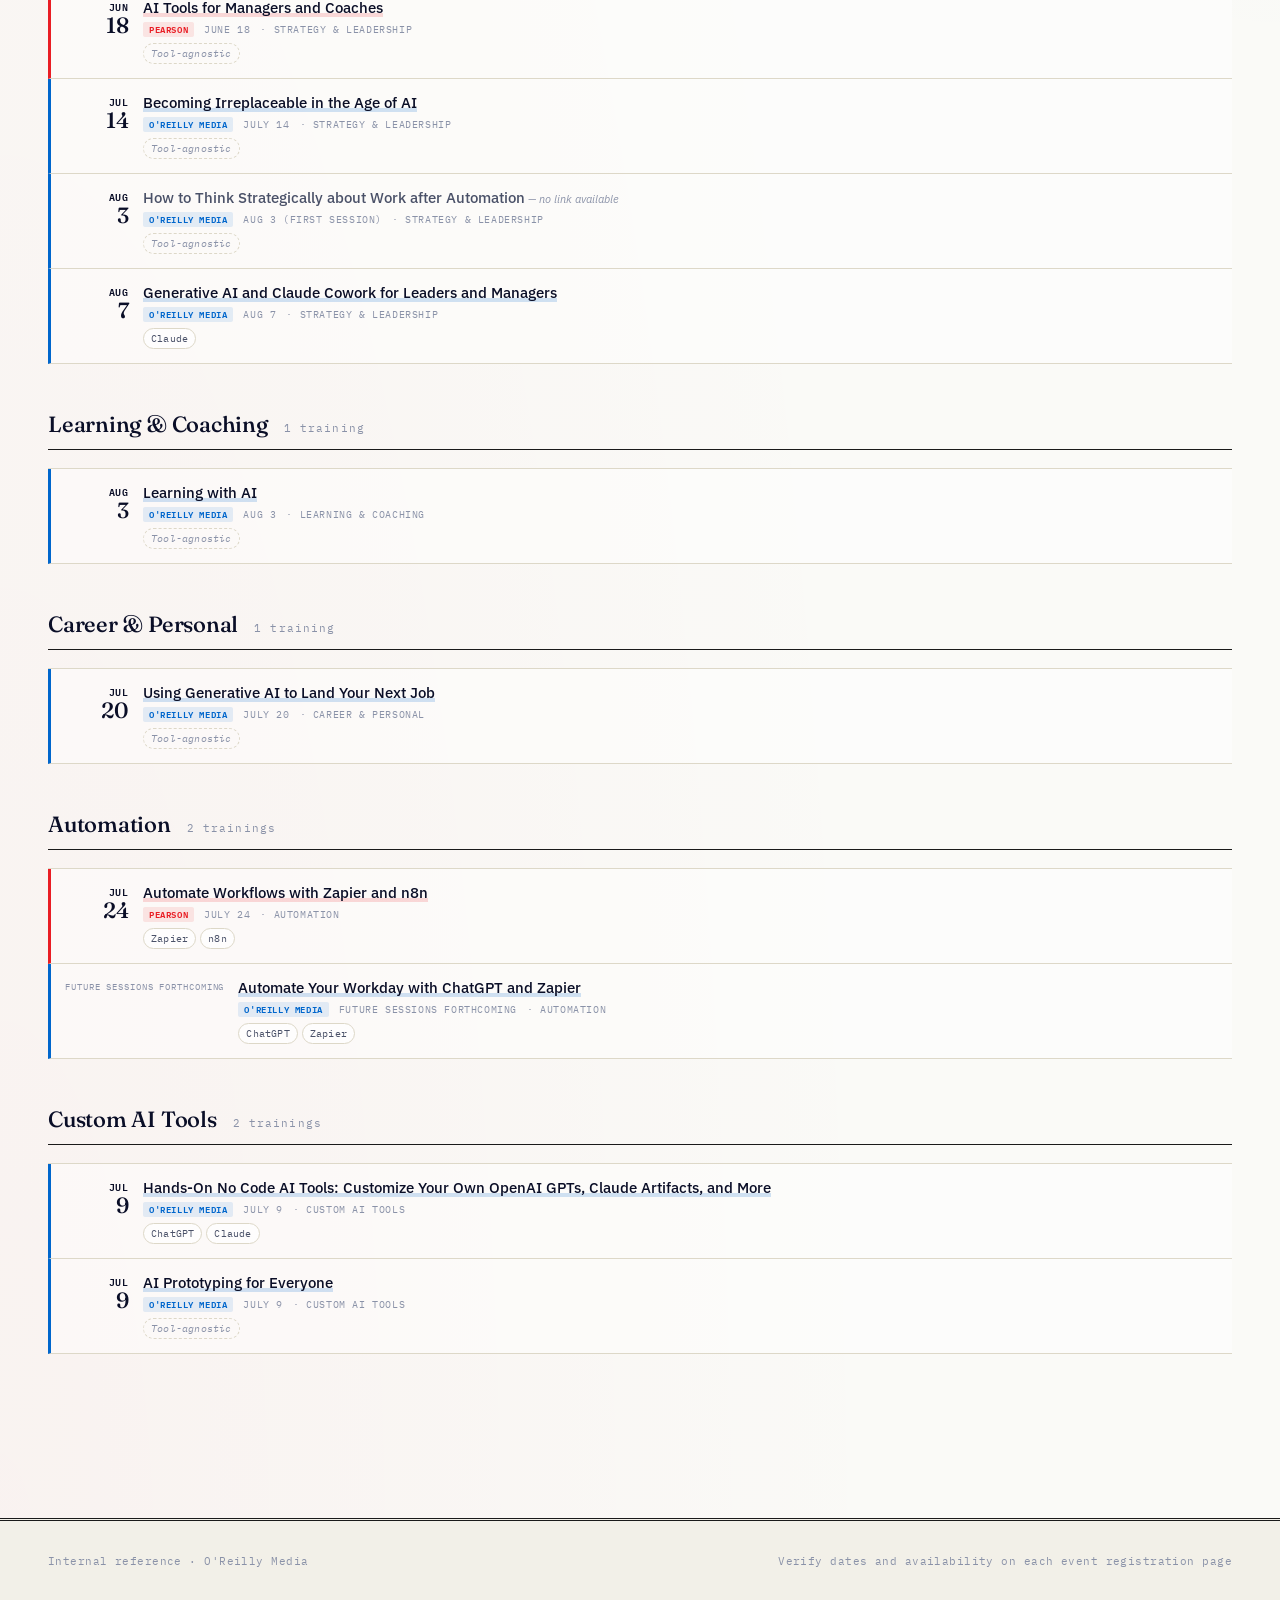
==== commit 5c1846c2: "Update index.html" ====
--- a/index.html
+++ b/index.html
@@ -439,11 +439,11 @@
   <div>
     <div class="masthead-meta">
       <span>O'Reilly Learning Platform</span>
-      <span>Updated May 6, 2026</span>
-      <span>39 Trainings</span>
+      <span>Updated June 9, 2026</span>
+      <span>31 Trainings</span>
     </div>
     <h1 class="masthead-title">AI Live Trainings <em>for non-technical learners</em></h1>
-
+    <p class="masthead-subtitle">A curated index of generative AI, agent, and productivity-focused live training sessions designed to help you integrate AI into your everyday work.</p>
   </div>
   <div class="legend">
     <span class="legend-item"><span class="legend-swatch oreilly"></span>O'Reilly</span>
@@ -457,7 +457,7 @@
   <button class="view-tab" data-view="date">Date</button>
   <button class="view-tab" data-view="tools">Tools</button>
   <button class="view-tab" data-view="publisher">Publisher</button>
-
+  <button class="view-tab" data-view="all">A–Z</button>
 </nav>
 
 <main id="main-content">
@@ -479,42 +479,34 @@
 // Tools tagging is conservative: only tools explicitly named in the title are tagged.
 const trainings = [
   // O'Reilly
-  { title: "Generative AI for Everyone", url: "https://learning.oreilly.com/live-events/-/0636920097025/", date: "2026-05-21", dateLabel: "May 21", publisher: "oreilly", topic: "Foundations", tools: [] },
-  { title: "AI Agents for Everyone", url: "https://learning.oreilly.com/live-events/ai-agents-for-everyone/0642572192174/", date: "2026-05-20", dateLabel: "May 20", publisher: "oreilly", topic: "AI Agents", tools: [] },
-  { title: "How to build an AI agent from scratch", url: "https://learning.oreilly.com/live-events/how-to-build-an-ai-agent-from-scratch/0642572370398/", date: "2026-05-20", dateLabel: "May 20", publisher: "oreilly", topic: "AI Agents", tools: [] },
-  { title: "Prompting Bootcamp", url: "https://learning.oreilly.com/live-events/prompting-bootcamp/0636920097098/", date: "2026-05-12", dateLabel: "May 12 & 13", publisher: "oreilly", topic: "Foundations", tools: [] },
-  { title: "Using Generative AI to Boost Your Personal Productivity", url: "https://learning.oreilly.com/live-events/-/0636920099736/", date: "2026-06-23", dateLabel: "June 23", publisher: "oreilly", topic: "Productivity", tools: [] },
-  { title: "Automate Your Workday with ChatGPT and Zapier", url: "https://learning.oreilly.com/live-events/-/0642572016285/", date: null, dateLabel: "Date TBD", publisher: "oreilly", topic: "Automation", tools: ["ChatGPT", "Zapier"] },
-  { title: "Hands-On No Code AI Tools: Customize Your Own OpenAI GPTs, Claude Artifacts, and More", url: "https://learning.oreilly.com/live-events/hands-on-no-code-ai-tools-customize-your-own-openai-gpts-claude-artifacts-and-more/0790145087048/", date: "2026-07-09", dateLabel: "July 9", publisher: "oreilly", topic: "Building and Customizing", tools: ["ChatGPT", "Claude"] },
-  { title: "Learning with AI", url: "https://learning.oreilly.com/live-events/-/0642572169145/", date: null, dateLabel: "Not currently scheduled", publisher: "oreilly", topic: "Learning & Coaching", tools: [] },
-  { title: "AI as Your Personal Learning Coach", url: "https://learning.oreilly.com/live-events/ai-as-your-personal-learning-coach/0642572247041/", date: null, dateLabel: "Not currently scheduled", publisher: "pearson", topic: "Learning & Coaching", tools: [] },
-  { title: "Work Smarter with Generative AI", url: "https://learning.oreilly.com/live-events/-/0642572007905/", date: "2026-06-01", dateLabel: "June 1", publisher: "oreilly", topic: "Productivity", tools: [] },
+  { title: "Generative AI for Everyone", url: "https://learning.oreilly.com/live-events/-/0636920097025/", date: "2026-09-26", dateLabel: "Sept 26", publisher: "oreilly", topic: "Foundations", tools: [] },
+  { title: "AI Agents for Everyone", url: "https://learning.oreilly.com/live-events/ai-agents-for-everyone/0642572192174/", date: "2026-07-07", dateLabel: "July 7", publisher: "oreilly", topic: "AI Agents", tools: [] },
+  { title: "How to build an AI agent from scratch", url: "https://learning.oreilly.com/live-events/how-to-build-an-ai-agent-from-scratch/0642572370398/", date: null, dateLabel: "Future sessions forthcoming", publisher: "oreilly", topic: "AI Agents", tools: [] },
+  { title: "Prompting Bootcamp", url: "https://learning.oreilly.com/live-events/prompting-bootcamp/0636920097098/", date: "2026-07-08", dateLabel: "July 8 & 9", publisher: "oreilly", topic: "Foundations", tools: [] },
+  { title: "Using Generative AI to Boost Your Personal Productivity", url: "https://learning.oreilly.com/live-events/-/0636920099736/", date: "2026-07-29", dateLabel: "July 29", publisher: "oreilly", topic: "Productivity", tools: [] },
+  { title: "Work Smarter with Generative AI", url: "https://learning.oreilly.com/live-events/-/0642572007905/", date: null, dateLabel: "Future sessions forthcoming", publisher: "oreilly", topic: "Productivity", tools: [] },
+  { title: "Automate Your Workday with ChatGPT and Zapier", url: "https://learning.oreilly.com/live-events/-/0642572016285/", date: null, dateLabel: "Future sessions forthcoming", publisher: "oreilly", topic: "Automation", tools: ["ChatGPT", "Zapier"] },
+  { title: "Hands-On No Code AI Tools: Customize Your Own OpenAI GPTs, Claude Artifacts, and More", url: "https://learning.oreilly.com/live-events/hands-on-no-code-ai-tools-customize-your-own-openai-gpts-claude-artifacts-and-more/0790145087048/", date: "2026-07-09", dateLabel: "July 9", publisher: "oreilly", topic: "Custom AI Tools", tools: ["ChatGPT", "Claude"] },
+  { title: "Learning with AI", url: "https://learning.oreilly.com/live-events/-/0642572169145/", date: "2026-08-03", dateLabel: "Aug 3", publisher: "oreilly", topic: "Learning & Coaching", tools: [] },
   { title: "How to Think Strategically about Work after Automation", url: null, date: "2026-08-03", dateLabel: "Aug 3 (first session)", publisher: "oreilly", topic: "Strategy & Leadership", tools: [] },
-  { title: "Becoming Irreplaceable in the Age of AI", url: "https://learning.oreilly.com/live-events/becoming-irreplaceable-in-the-age-of-ai/0642572317164/", date: "2026-06-15", dateLabel: "June 15", publisher: "oreilly", topic: "Strategy & Leadership", tools: [] },
-  { title: "Generative AI and Claude Cowork for Leaders and Managers", url: "https://learning.oreilly.com/live-events/generative-ai-and-claude-cowork-for-leaders-and-managers/0642572010775/", date: "2026-06-02", dateLabel: "June 2", publisher: "oreilly", topic: "Strategy & Leadership", tools: ["Claude"] },
+  { title: "Becoming Irreplaceable in the Age of AI", url: "https://learning.oreilly.com/live-events/becoming-irreplaceable-in-the-age-of-ai/0642572317164/", date: "2026-07-14", dateLabel: "July 14", publisher: "oreilly", topic: "Strategy & Leadership", tools: [] },
+  { title: "Generative AI and Claude Cowork for Leaders and Managers", url: "https://learning.oreilly.com/live-events/generative-ai-and-claude-cowork-for-leaders-and-managers/0642572010775/", date: "2026-08-07", dateLabel: "Aug 7", publisher: "oreilly", topic: "Strategy & Leadership", tools: ["Claude"] },
   { title: "Generative AI to Improve Your Writing", url: "https://learning.oreilly.com/live-events/-/0636920097362/", date: "2026-07-01", dateLabel: "July 1", publisher: "oreilly", topic: "Writing & Communication", tools: [] },
   { title: "AI-Powered Project Management", url: "https://learning.oreilly.com/live-events/-/0790145085649/", date: "2026-06-12", dateLabel: "June 12", publisher: "oreilly", topic: "Project & Product", tools: [] },
   { title: "Generative AI for Excel", url: "https://learning.oreilly.com/live-events/generative-ai-for-excel/0642572001381/", date: "2026-06-17", dateLabel: "June 17", publisher: "oreilly", topic: "Excel & Data", tools: ["Excel"] },
-  { title: "Generative AI for Excel Automation", url: "https://learning.oreilly.com/live-events/generative-ai-for-excel-automation/0642572311629/", date: "2026-05-28", dateLabel: "May 28", publisher: "oreilly", topic: "Excel & Data", tools: ["Excel"] },
-  { title: "Elevate your Excel Game with Copilot and ChatGPT", url: "https://learning.oreilly.com/live-events/elevate-your-excel-game-with-copilot-and-chatgpt/0642572191399/", date: "2026-05-21", dateLabel: "May 21", publisher: "pearson", topic: "Excel & Data", tools: ["Excel", "Microsoft Copilot", "ChatGPT"] },
+  { title: "Generative AI for Excel Automation", url: "https://learning.oreilly.com/live-events/generative-ai-for-excel-automation/0642572311629/", date: null, dateLabel: "Future sessions forthcoming", publisher: "oreilly", topic: "Excel & Data", tools: ["Excel"] },
   { title: "Agent Mode in Excel and Copilot Studio", url: "https://learning.oreilly.com/live-events/-/0642572284480/", date: "2026-06-22", dateLabel: "June 22", publisher: "oreilly", topic: "Microsoft Copilot", tools: ["Excel", "Microsoft Copilot"] },
-  { title: "Copilot for Microsoft 365", url: "https://learning.oreilly.com/live-events/-/0642572007490/", date: "2026-06-08", dateLabel: "June 8", publisher: "oreilly", topic: "Microsoft Copilot", tools: ["Microsoft Copilot"] },
+  { title: "Copilot for Microsoft 365", url: "https://learning.oreilly.com/live-events/-/0642572007490/", date: null, dateLabel: "Future sessions forthcoming", publisher: "oreilly", topic: "Microsoft Copilot", tools: ["Microsoft Copilot"] },
   { title: "Microsoft 365 Copilot for Building Agents and Automating Busywork", url: "https://learning.oreilly.com/live-events/microsoft-365-copilot-for-building-agents-and-automating-busywork/0642572199586/", date: "2026-07-15", dateLabel: "July 15", publisher: "oreilly", topic: "Microsoft Copilot", tools: ["Microsoft Copilot"] },
   { title: "Building Custom Agents with Microsoft Copilot Studio", url: "https://learning.oreilly.com/live-events/-/0642572310417/", date: "2026-07-02", dateLabel: "July 2", publisher: "oreilly", topic: "Microsoft Copilot", tools: ["Microsoft Copilot"] },
-  { title: "Claude Code for Everyone", url: "https://learning.oreilly.com/live-events/-/0642572274368/", date: "2026-05-28", dateLabel: "May 28", publisher: "oreilly", topic: "Claude", tools: ["Claude"] },
-  { title: "Claude Cowork for Everyone", url: "https://learning.oreilly.com/live-events/-/0642572349431/", date: "2026-05-07", dateLabel: "May 7", publisher: "oreilly", topic: "Claude", tools: ["Claude"] },
+  { title: "Claude Code for Everyone", url: "https://learning.oreilly.com/live-events/-/0642572274368/", date: "2026-07-20", dateLabel: "July 20", publisher: "oreilly", topic: "Claude", tools: ["Claude"] },
+  { title: "Claude Cowork for Everyone", url: "https://learning.oreilly.com/live-events/-/0642572349431/", date: "2026-07-07", dateLabel: "July 7", publisher: "oreilly", topic: "Claude", tools: ["Claude"] },
   { title: "OpenClaw, Claude Cowork, and Claude Code Compared", url: "https://learning.oreilly.com/live-events/openclaw-claude-cowork-and-claude-code-compared/0642572365134/", date: "2026-07-13", dateLabel: "July 13", publisher: "oreilly", topic: "Claude", tools: ["Claude"] },
   { title: "Generative AI for Presentations", url: "https://learning.oreilly.com/live-events/-/0642572010259/", date: "2026-06-17", dateLabel: "June 17", publisher: "oreilly", topic: "Writing & Communication", tools: [] },
-  { title: "AI Prototyping for Everyone", url: "https://learning.oreilly.com/live-events/-/0642572226565/", date: "2026-07-09", dateLabel: "July 9", publisher: "oreilly", topic: "Building and Customizing", tools: [] },
+  { title: "AI Prototyping for Everyone", url: "https://learning.oreilly.com/live-events/-/0642572226565/", date: "2026-07-09", dateLabel: "July 9", publisher: "oreilly", topic: "Custom AI Tools", tools: [] },
   { title: "Using Generative AI to Land Your Next Job", url: "https://learning.oreilly.com/live-events/-/0790145067802/", date: "2026-07-20", dateLabel: "July 20", publisher: "oreilly", topic: "Career & Personal", tools: [] },
-  { title: "Perplexity AI Essentials", url: "https://learning.oreilly.com/live-events/perplexity-ai-essentials/0642572009862/0642572332693/", date: "2026-05-13", dateLabel: "May 13", publisher: "pearson", topic: "Productivity", tools: ["Perplexity"] },
-  { title: "AI for Business Tasks", url: "https://learning.oreilly.com/live-events/ai-for-business-tasks/0642572221744/0642572339654/", date: "2026-05-18", dateLabel: "May 18", publisher: "pearson", topic: "Productivity", tools: [] },
-  { title: "The Power of Emotional Intelligence in the Age of AI", url: "https://learning.oreilly.com/live-events/the-power-of-emotional-intelligence-in-the-age-of-ai/0642572210021/0642572332518/", date: "2026-05-19", dateLabel: "May 19", publisher: "pearson", topic: "Strategy & Leadership", tools: [] },
-  { title: "The AI Powered Leader", url: "https://learning.oreilly.com/live-events/the-ai-powered-leader/0642572221560/0642572345389/", date: "2026-05-21", dateLabel: "May 21", publisher: "pearson", topic: "Strategy & Leadership", tools: [] },
-  { title: "Automate Workflows with Zapier and n8n", url: "https://learning.oreilly.com/live-events/automate-workflows-with-zapier-and-n8n/0642572287153/0642572353490/", date: "2026-05-19", dateLabel: "May 19", publisher: "pearson", topic: "Automation", tools: ["Zapier", "n8n"] },
-  { title: "Creative and Collaborative Problem-Solving in the Age of AI", url: "https://learning.oreilly.com/live-events/creative-and-collaborative-problem-solving-in-the-age-of-ai/0642572207038/0642572345716/", date: "2026-05-26", dateLabel: "May 26", publisher: "pearson", topic: "Strategy & Leadership", tools: [] },
-  { title: "AI Agents at Work", url: "https://learning.oreilly.com/live-events/ai-agents-at-work/0642572206963/0642572350932/", date: "2026-06-01", dateLabel: "June 1", publisher: "pearson", topic: "AI Agents", tools: [] },
-  { title: "How to Build AI Agents Like A Pro", url: "https://learning.oreilly.com/live-events/how-to-create-ai-agents-like-a-pro/0642572257712/0642572353421/", date: "2026-06-03", dateLabel: "June 3", publisher: "pearson", topic: "AI Agents", tools: [] },
+  { title: "Perplexity AI Essentials", url: "https://learning.oreilly.com/live-events/perplexity-ai-essentials/0642572009862/0642572332693/", date: "2026-07-13", dateLabel: "July 13", publisher: "pearson", topic: "Productivity", tools: ["Perplexity"] },
+  { title: "Automate Workflows with Zapier and n8n", url: "https://learning.oreilly.com/live-events/automate-workflows-with-zapier-and-n8n/0642572287153/0642572353490/", date: "2026-07-24", dateLabel: "July 24", publisher: "pearson", topic: "Automation", tools: ["Zapier", "n8n"] },
   { title: "AI Agent Essentials for Success at Work", url: "https://learning.oreilly.com/live-events/ai-agent-essentials-for-success-at-work/0642572293406/0642572357894/", date: "2026-06-09", dateLabel: "June 9", publisher: "pearson", topic: "AI Agents", tools: [] },
   { title: "Excel Pivot Tables Made Easy with AI", url: "https://learning.oreilly.com/live-events/excel-pivot-tables-made-easy-with-ai/0642572255831/0642572367404/", date: "2026-06-18", dateLabel: "June 18", publisher: "pearson", topic: "Excel & Data", tools: ["Excel"] },
   { title: "AI Tools for Managers and Coaches", url: "https://learning.oreilly.com/live-events/ai-tools-for-managers-and-coaches/0642572013855/0642572359720/", date: "2026-06-18", dateLabel: "June 18", publisher: "pearson", topic: "Strategy & Leadership", tools: [] },
@@ -527,7 +519,6 @@
   "ChatGPT",
   "Excel",
   "Zapier",
-  "Gemini",
   "Perplexity",
   "n8n",
 ];
@@ -539,7 +530,6 @@
   "AI Agents",
   "Claude",
   "Microsoft Copilot",
-  "Google Workspace",
   "Excel & Data",
   "Writing & Communication",
   "Project & Product",
@@ -547,7 +537,7 @@
   "Learning & Coaching",
   "Career & Personal",
   "Automation",
-  "Building and Customizing",
+  "Custom AI Tools",
 ];
 
 const PUBLISHER_LABELS = {
@@ -657,7 +647,7 @@
       </div>`;
   });
   if (unscheduled.length) {
-    html += sectionBlock("Not currently scheduled / Date TBD", unscheduled, unscheduled.length);
+    html += sectionBlock("Future sessions forthcoming", unscheduled, unscheduled.length);
   }
   return html;
 }
@@ -722,6 +712,11 @@
        + sectionBlock("Pearson", pearson, pearson.length);
 }
 
+function viewAlphabetical() {
+  const sorted = [...trainings].sort((a, b) => a.title.localeCompare(b.title));
+  return sectionBlock("All Trainings · A–Z", sorted, sorted.length);
+}
+
 // ============================================================
 // RENDERING / TAB HANDLING
 // ============================================================
@@ -731,6 +726,7 @@
   date: viewByDate,
   tools: viewByTools,
   publisher: viewByPublisher,
+  all: viewAlphabetical,
 };
 
 function render(viewName) {
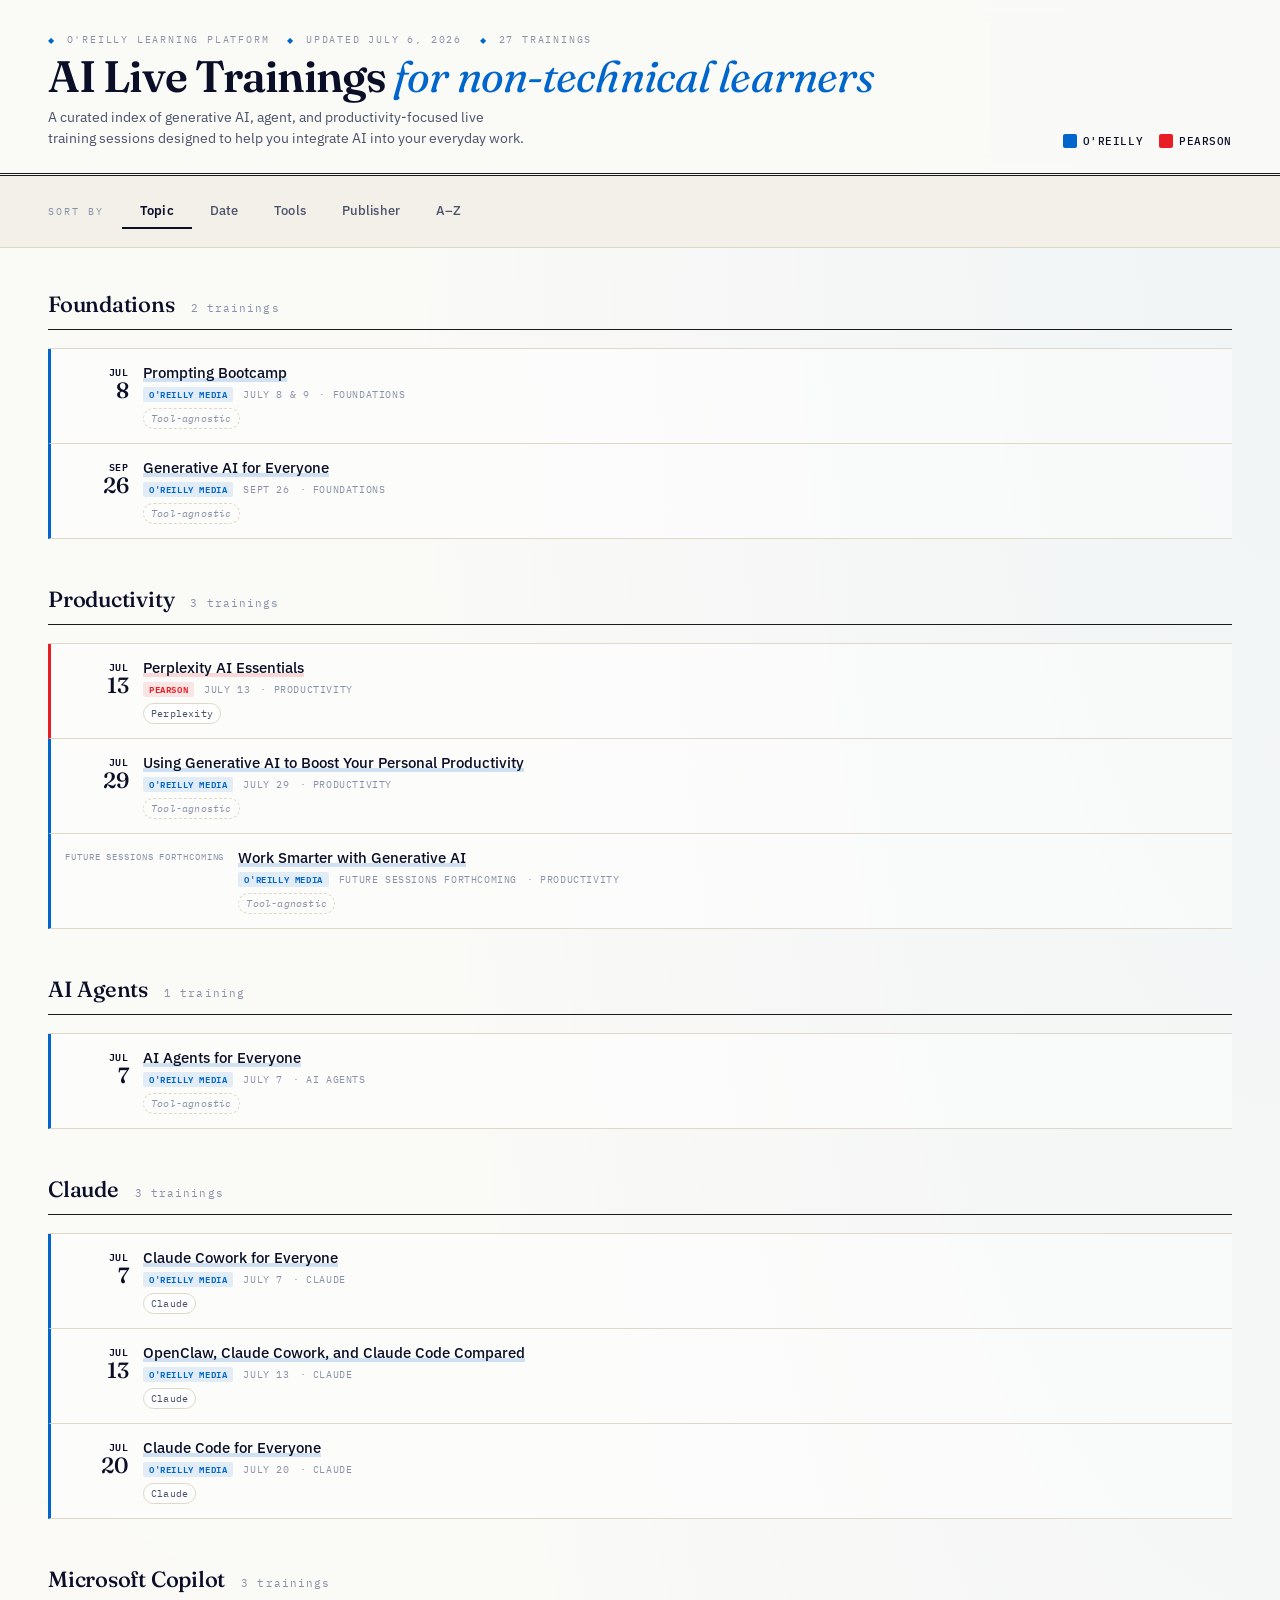
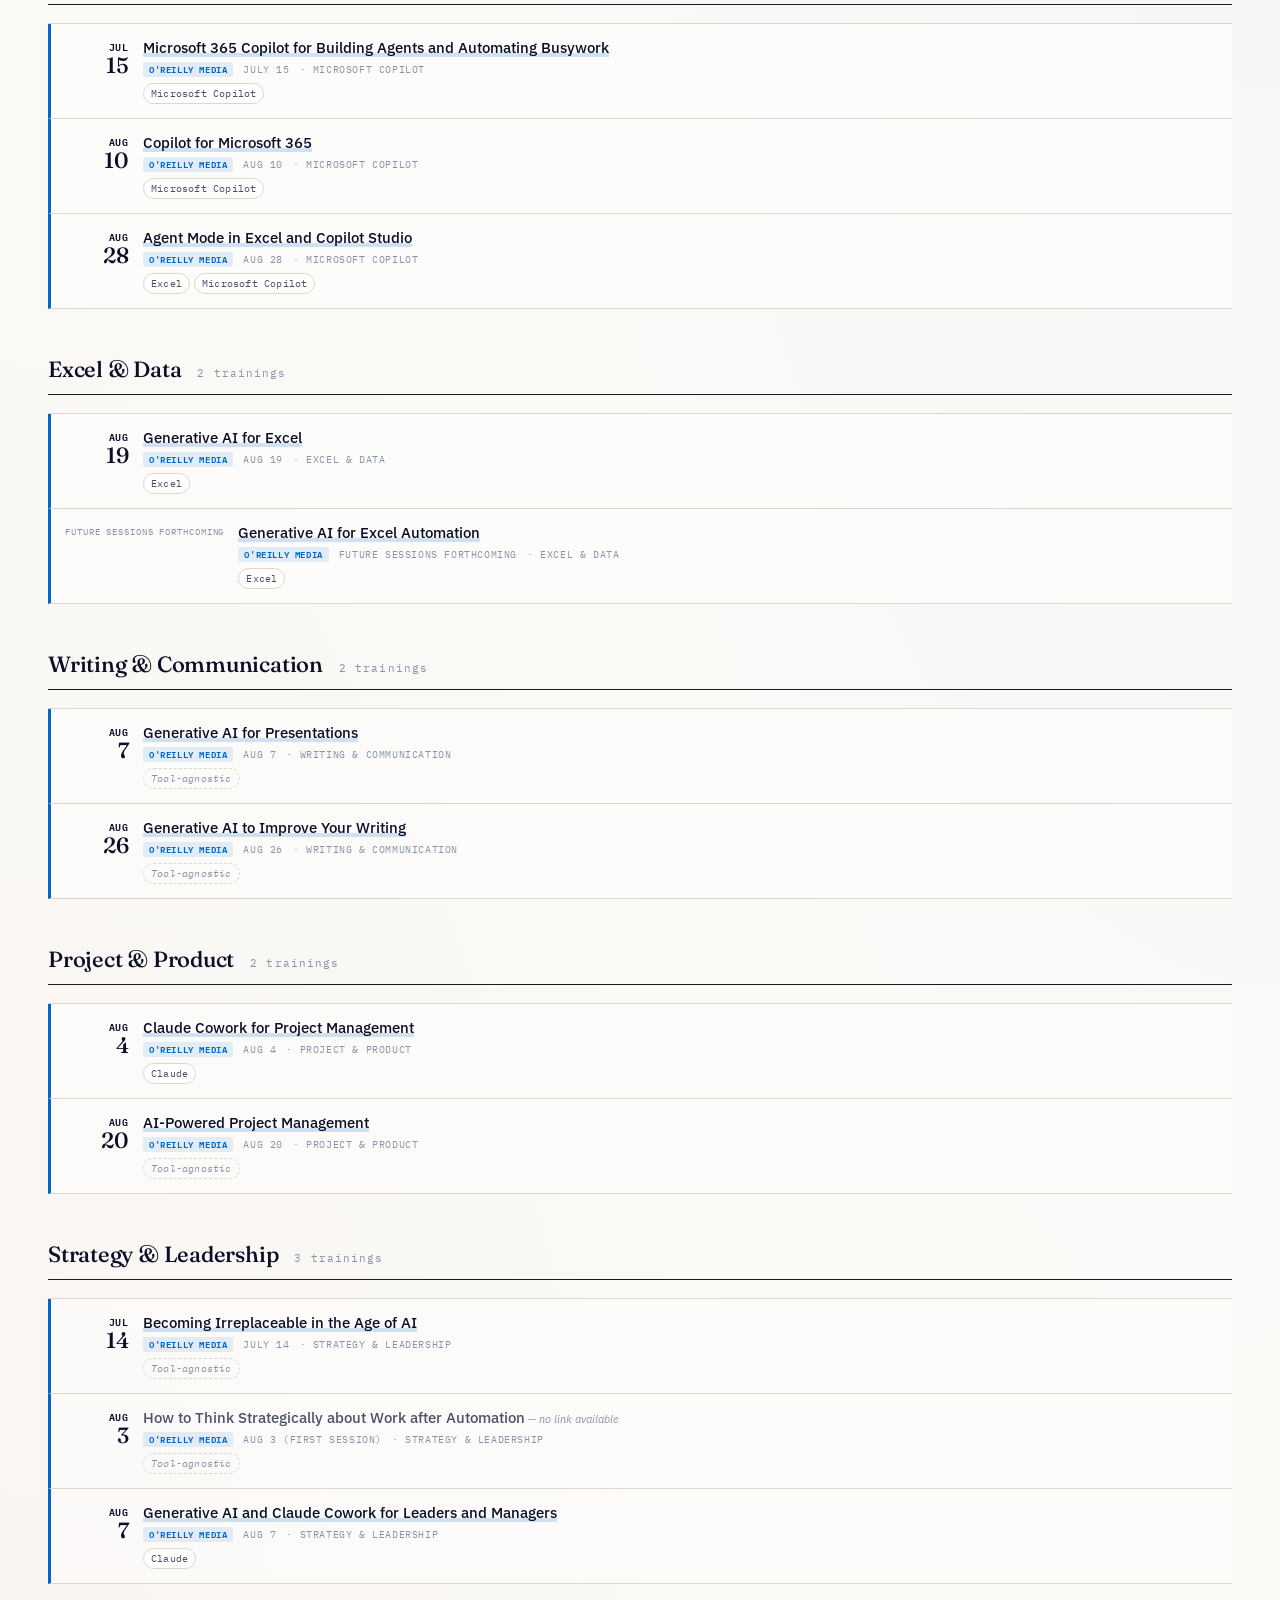
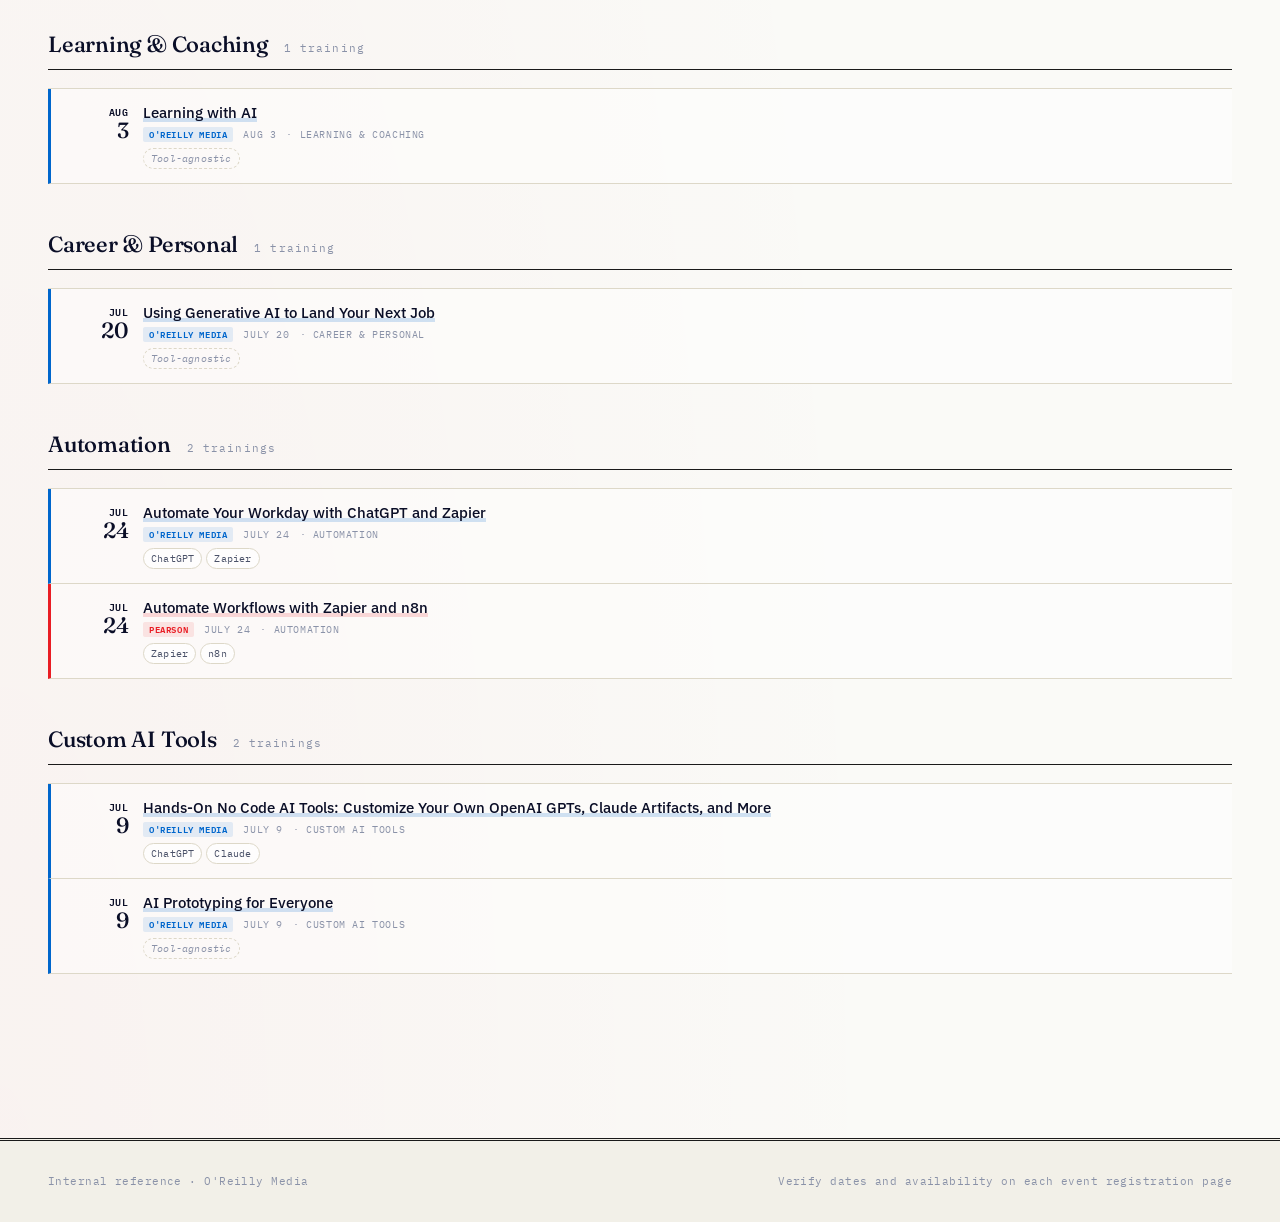
==== commit dbf9aee9: "Rename index_1.html to index.html" ====
--- a/index.html
+++ b/index.html
@@ -439,8 +439,8 @@
   <div>
     <div class="masthead-meta">
       <span>O'Reilly Learning Platform</span>
-      <span>Updated June 9, 2026</span>
-      <span>31 Trainings</span>
+      <span>Updated July 6, 2026</span>
+      <span>27 Trainings</span>
     </div>
     <h1 class="masthead-title">AI Live Trainings <em>for non-technical learners</em></h1>
     <p class="masthead-subtitle">A curated index of generative AI, agent, and productivity-focused live training sessions designed to help you integrate AI into your everyday work.</p>
@@ -481,35 +481,31 @@
   // O'Reilly
   { title: "Generative AI for Everyone", url: "https://learning.oreilly.com/live-events/-/0636920097025/", date: "2026-09-26", dateLabel: "Sept 26", publisher: "oreilly", topic: "Foundations", tools: [] },
   { title: "AI Agents for Everyone", url: "https://learning.oreilly.com/live-events/ai-agents-for-everyone/0642572192174/", date: "2026-07-07", dateLabel: "July 7", publisher: "oreilly", topic: "AI Agents", tools: [] },
-  { title: "How to build an AI agent from scratch", url: "https://learning.oreilly.com/live-events/how-to-build-an-ai-agent-from-scratch/0642572370398/", date: null, dateLabel: "Future sessions forthcoming", publisher: "oreilly", topic: "AI Agents", tools: [] },
   { title: "Prompting Bootcamp", url: "https://learning.oreilly.com/live-events/prompting-bootcamp/0636920097098/", date: "2026-07-08", dateLabel: "July 8 & 9", publisher: "oreilly", topic: "Foundations", tools: [] },
   { title: "Using Generative AI to Boost Your Personal Productivity", url: "https://learning.oreilly.com/live-events/-/0636920099736/", date: "2026-07-29", dateLabel: "July 29", publisher: "oreilly", topic: "Productivity", tools: [] },
   { title: "Work Smarter with Generative AI", url: "https://learning.oreilly.com/live-events/-/0642572007905/", date: null, dateLabel: "Future sessions forthcoming", publisher: "oreilly", topic: "Productivity", tools: [] },
-  { title: "Automate Your Workday with ChatGPT and Zapier", url: "https://learning.oreilly.com/live-events/-/0642572016285/", date: null, dateLabel: "Future sessions forthcoming", publisher: "oreilly", topic: "Automation", tools: ["ChatGPT", "Zapier"] },
+  { title: "Automate Your Workday with ChatGPT and Zapier", url: "https://learning.oreilly.com/live-events/-/0642572016285/", date: "2026-07-24", dateLabel: "July 24", publisher: "oreilly", topic: "Automation", tools: ["ChatGPT", "Zapier"] },
   { title: "Hands-On No Code AI Tools: Customize Your Own OpenAI GPTs, Claude Artifacts, and More", url: "https://learning.oreilly.com/live-events/hands-on-no-code-ai-tools-customize-your-own-openai-gpts-claude-artifacts-and-more/0790145087048/", date: "2026-07-09", dateLabel: "July 9", publisher: "oreilly", topic: "Custom AI Tools", tools: ["ChatGPT", "Claude"] },
   { title: "Learning with AI", url: "https://learning.oreilly.com/live-events/-/0642572169145/", date: "2026-08-03", dateLabel: "Aug 3", publisher: "oreilly", topic: "Learning & Coaching", tools: [] },
   { title: "How to Think Strategically about Work after Automation", url: null, date: "2026-08-03", dateLabel: "Aug 3 (first session)", publisher: "oreilly", topic: "Strategy & Leadership", tools: [] },
   { title: "Becoming Irreplaceable in the Age of AI", url: "https://learning.oreilly.com/live-events/becoming-irreplaceable-in-the-age-of-ai/0642572317164/", date: "2026-07-14", dateLabel: "July 14", publisher: "oreilly", topic: "Strategy & Leadership", tools: [] },
   { title: "Generative AI and Claude Cowork for Leaders and Managers", url: "https://learning.oreilly.com/live-events/generative-ai-and-claude-cowork-for-leaders-and-managers/0642572010775/", date: "2026-08-07", dateLabel: "Aug 7", publisher: "oreilly", topic: "Strategy & Leadership", tools: ["Claude"] },
-  { title: "Generative AI to Improve Your Writing", url: "https://learning.oreilly.com/live-events/-/0636920097362/", date: "2026-07-01", dateLabel: "July 1", publisher: "oreilly", topic: "Writing & Communication", tools: [] },
-  { title: "AI-Powered Project Management", url: "https://learning.oreilly.com/live-events/-/0790145085649/", date: "2026-06-12", dateLabel: "June 12", publisher: "oreilly", topic: "Project & Product", tools: [] },
-  { title: "Generative AI for Excel", url: "https://learning.oreilly.com/live-events/generative-ai-for-excel/0642572001381/", date: "2026-06-17", dateLabel: "June 17", publisher: "oreilly", topic: "Excel & Data", tools: ["Excel"] },
+  { title: "Generative AI to Improve Your Writing", url: "https://learning.oreilly.com/live-events/-/0636920097362/", date: "2026-08-26", dateLabel: "Aug 26", publisher: "oreilly", topic: "Writing & Communication", tools: [] },
+  { title: "AI-Powered Project Management", url: "https://learning.oreilly.com/live-events/-/0790145085649/", date: "2026-08-20", dateLabel: "Aug 20", publisher: "oreilly", topic: "Project & Product", tools: [] },
+  { title: "Claude Cowork for Project Management", url: "https://learning.oreilly.com/live-events/claude-cowork-for-project-management/0642572365899/", date: "2026-08-04", dateLabel: "Aug 4", publisher: "oreilly", topic: "Project & Product", tools: ["Claude"] },
+  { title: "Generative AI for Excel", url: "https://learning.oreilly.com/live-events/generative-ai-for-excel/0642572001381/", date: "2026-08-19", dateLabel: "Aug 19", publisher: "oreilly", topic: "Excel & Data", tools: ["Excel"] },
   { title: "Generative AI for Excel Automation", url: "https://learning.oreilly.com/live-events/generative-ai-for-excel-automation/0642572311629/", date: null, dateLabel: "Future sessions forthcoming", publisher: "oreilly", topic: "Excel & Data", tools: ["Excel"] },
-  { title: "Agent Mode in Excel and Copilot Studio", url: "https://learning.oreilly.com/live-events/-/0642572284480/", date: "2026-06-22", dateLabel: "June 22", publisher: "oreilly", topic: "Microsoft Copilot", tools: ["Excel", "Microsoft Copilot"] },
-  { title: "Copilot for Microsoft 365", url: "https://learning.oreilly.com/live-events/-/0642572007490/", date: null, dateLabel: "Future sessions forthcoming", publisher: "oreilly", topic: "Microsoft Copilot", tools: ["Microsoft Copilot"] },
+  { title: "Agent Mode in Excel and Copilot Studio", url: "https://learning.oreilly.com/live-events/-/0642572284480/", date: "2026-08-28", dateLabel: "Aug 28", publisher: "oreilly", topic: "Microsoft Copilot", tools: ["Excel", "Microsoft Copilot"] },
+  { title: "Copilot for Microsoft 365", url: "https://learning.oreilly.com/live-events/-/0642572007490/", date: "2026-08-10", dateLabel: "Aug 10", publisher: "oreilly", topic: "Microsoft Copilot", tools: ["Microsoft Copilot"] },
   { title: "Microsoft 365 Copilot for Building Agents and Automating Busywork", url: "https://learning.oreilly.com/live-events/microsoft-365-copilot-for-building-agents-and-automating-busywork/0642572199586/", date: "2026-07-15", dateLabel: "July 15", publisher: "oreilly", topic: "Microsoft Copilot", tools: ["Microsoft Copilot"] },
-  { title: "Building Custom Agents with Microsoft Copilot Studio", url: "https://learning.oreilly.com/live-events/-/0642572310417/", date: "2026-07-02", dateLabel: "July 2", publisher: "oreilly", topic: "Microsoft Copilot", tools: ["Microsoft Copilot"] },
   { title: "Claude Code for Everyone", url: "https://learning.oreilly.com/live-events/-/0642572274368/", date: "2026-07-20", dateLabel: "July 20", publisher: "oreilly", topic: "Claude", tools: ["Claude"] },
   { title: "Claude Cowork for Everyone", url: "https://learning.oreilly.com/live-events/-/0642572349431/", date: "2026-07-07", dateLabel: "July 7", publisher: "oreilly", topic: "Claude", tools: ["Claude"] },
   { title: "OpenClaw, Claude Cowork, and Claude Code Compared", url: "https://learning.oreilly.com/live-events/openclaw-claude-cowork-and-claude-code-compared/0642572365134/", date: "2026-07-13", dateLabel: "July 13", publisher: "oreilly", topic: "Claude", tools: ["Claude"] },
-  { title: "Generative AI for Presentations", url: "https://learning.oreilly.com/live-events/-/0642572010259/", date: "2026-06-17", dateLabel: "June 17", publisher: "oreilly", topic: "Writing & Communication", tools: [] },
+  { title: "Generative AI for Presentations", url: "https://learning.oreilly.com/live-events/-/0642572010259/", date: "2026-08-07", dateLabel: "Aug 7", publisher: "oreilly", topic: "Writing & Communication", tools: [] },
   { title: "AI Prototyping for Everyone", url: "https://learning.oreilly.com/live-events/-/0642572226565/", date: "2026-07-09", dateLabel: "July 9", publisher: "oreilly", topic: "Custom AI Tools", tools: [] },
   { title: "Using Generative AI to Land Your Next Job", url: "https://learning.oreilly.com/live-events/-/0790145067802/", date: "2026-07-20", dateLabel: "July 20", publisher: "oreilly", topic: "Career & Personal", tools: [] },
   { title: "Perplexity AI Essentials", url: "https://learning.oreilly.com/live-events/perplexity-ai-essentials/0642572009862/0642572332693/", date: "2026-07-13", dateLabel: "July 13", publisher: "pearson", topic: "Productivity", tools: ["Perplexity"] },
   { title: "Automate Workflows with Zapier and n8n", url: "https://learning.oreilly.com/live-events/automate-workflows-with-zapier-and-n8n/0642572287153/0642572353490/", date: "2026-07-24", dateLabel: "July 24", publisher: "pearson", topic: "Automation", tools: ["Zapier", "n8n"] },
-  { title: "AI Agent Essentials for Success at Work", url: "https://learning.oreilly.com/live-events/ai-agent-essentials-for-success-at-work/0642572293406/0642572357894/", date: "2026-06-09", dateLabel: "June 9", publisher: "pearson", topic: "AI Agents", tools: [] },
-  { title: "Excel Pivot Tables Made Easy with AI", url: "https://learning.oreilly.com/live-events/excel-pivot-tables-made-easy-with-ai/0642572255831/0642572367404/", date: "2026-06-18", dateLabel: "June 18", publisher: "pearson", topic: "Excel & Data", tools: ["Excel"] },
-  { title: "AI Tools for Managers and Coaches", url: "https://learning.oreilly.com/live-events/ai-tools-for-managers-and-coaches/0642572013855/0642572359720/", date: "2026-06-18", dateLabel: "June 18", publisher: "pearson", topic: "Strategy & Leadership", tools: [] },
 ];
 
 // Tool display order — most catalog presence first, then alpha
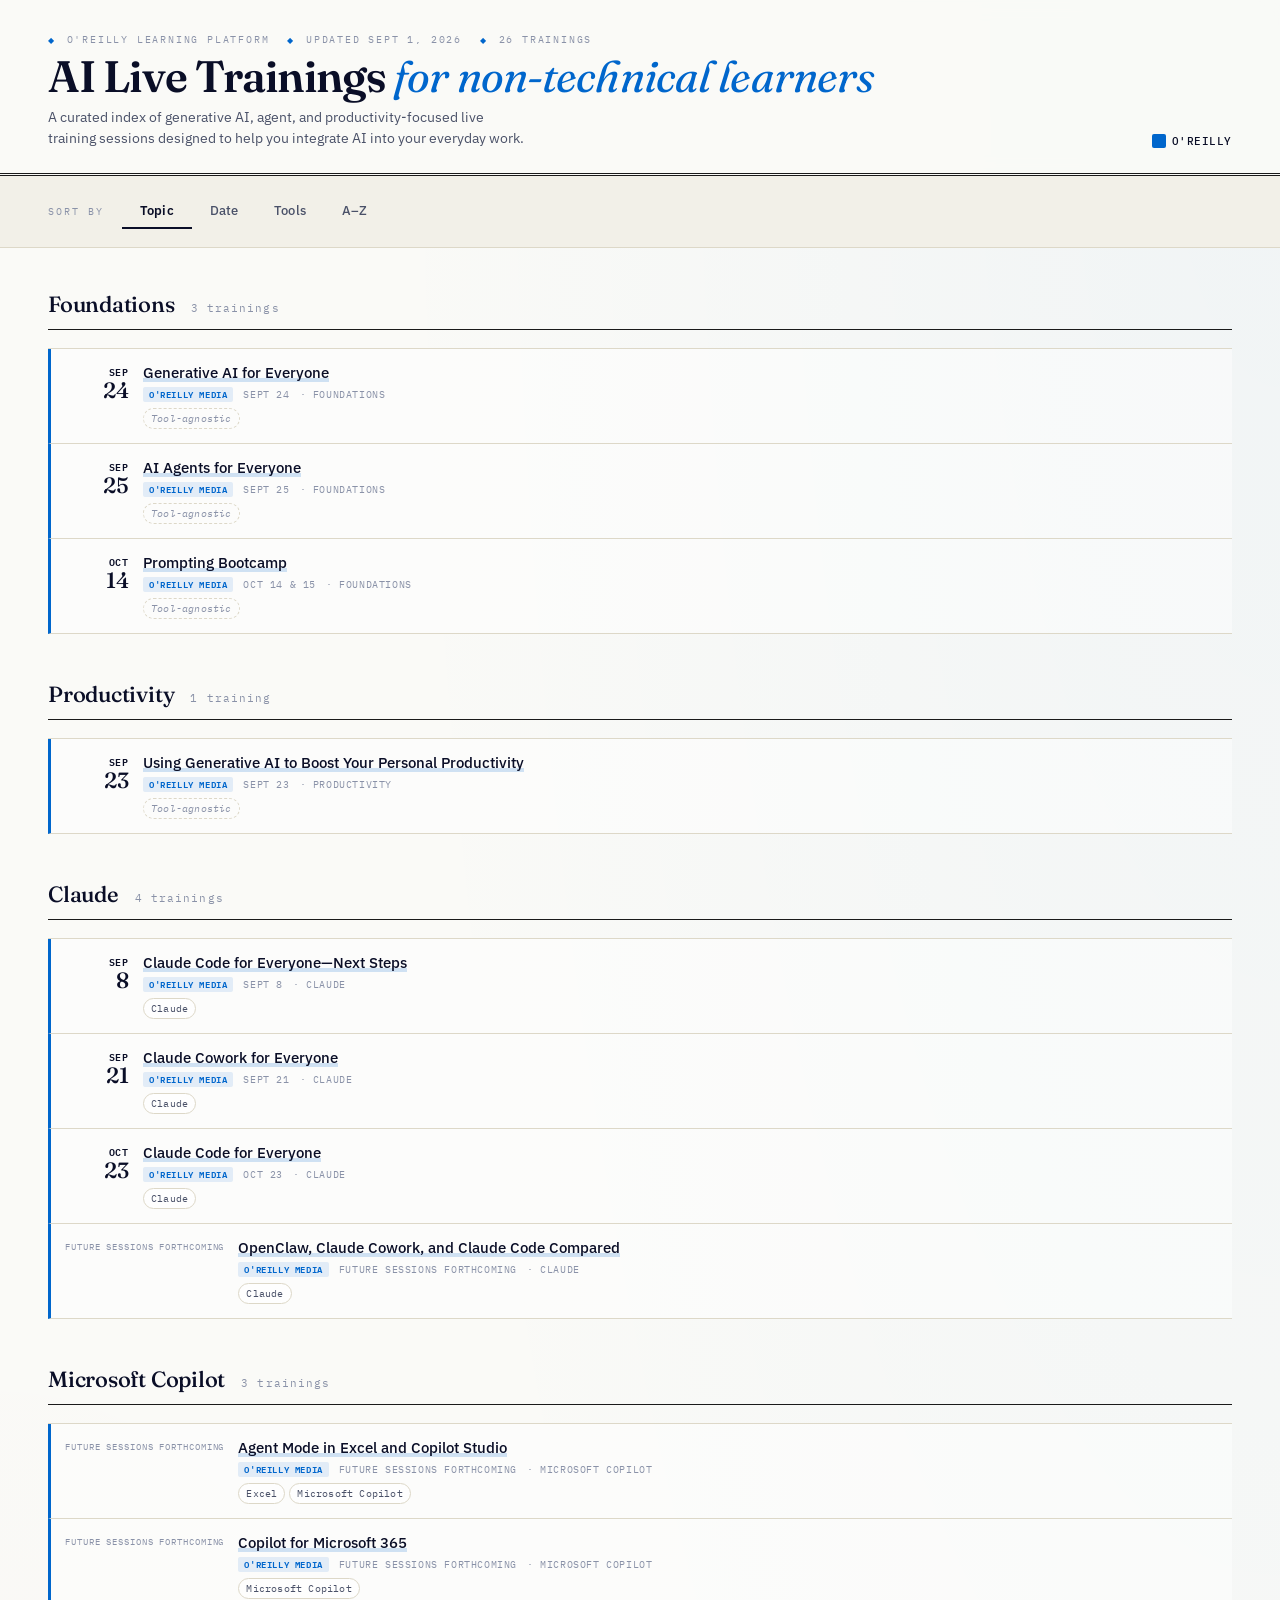
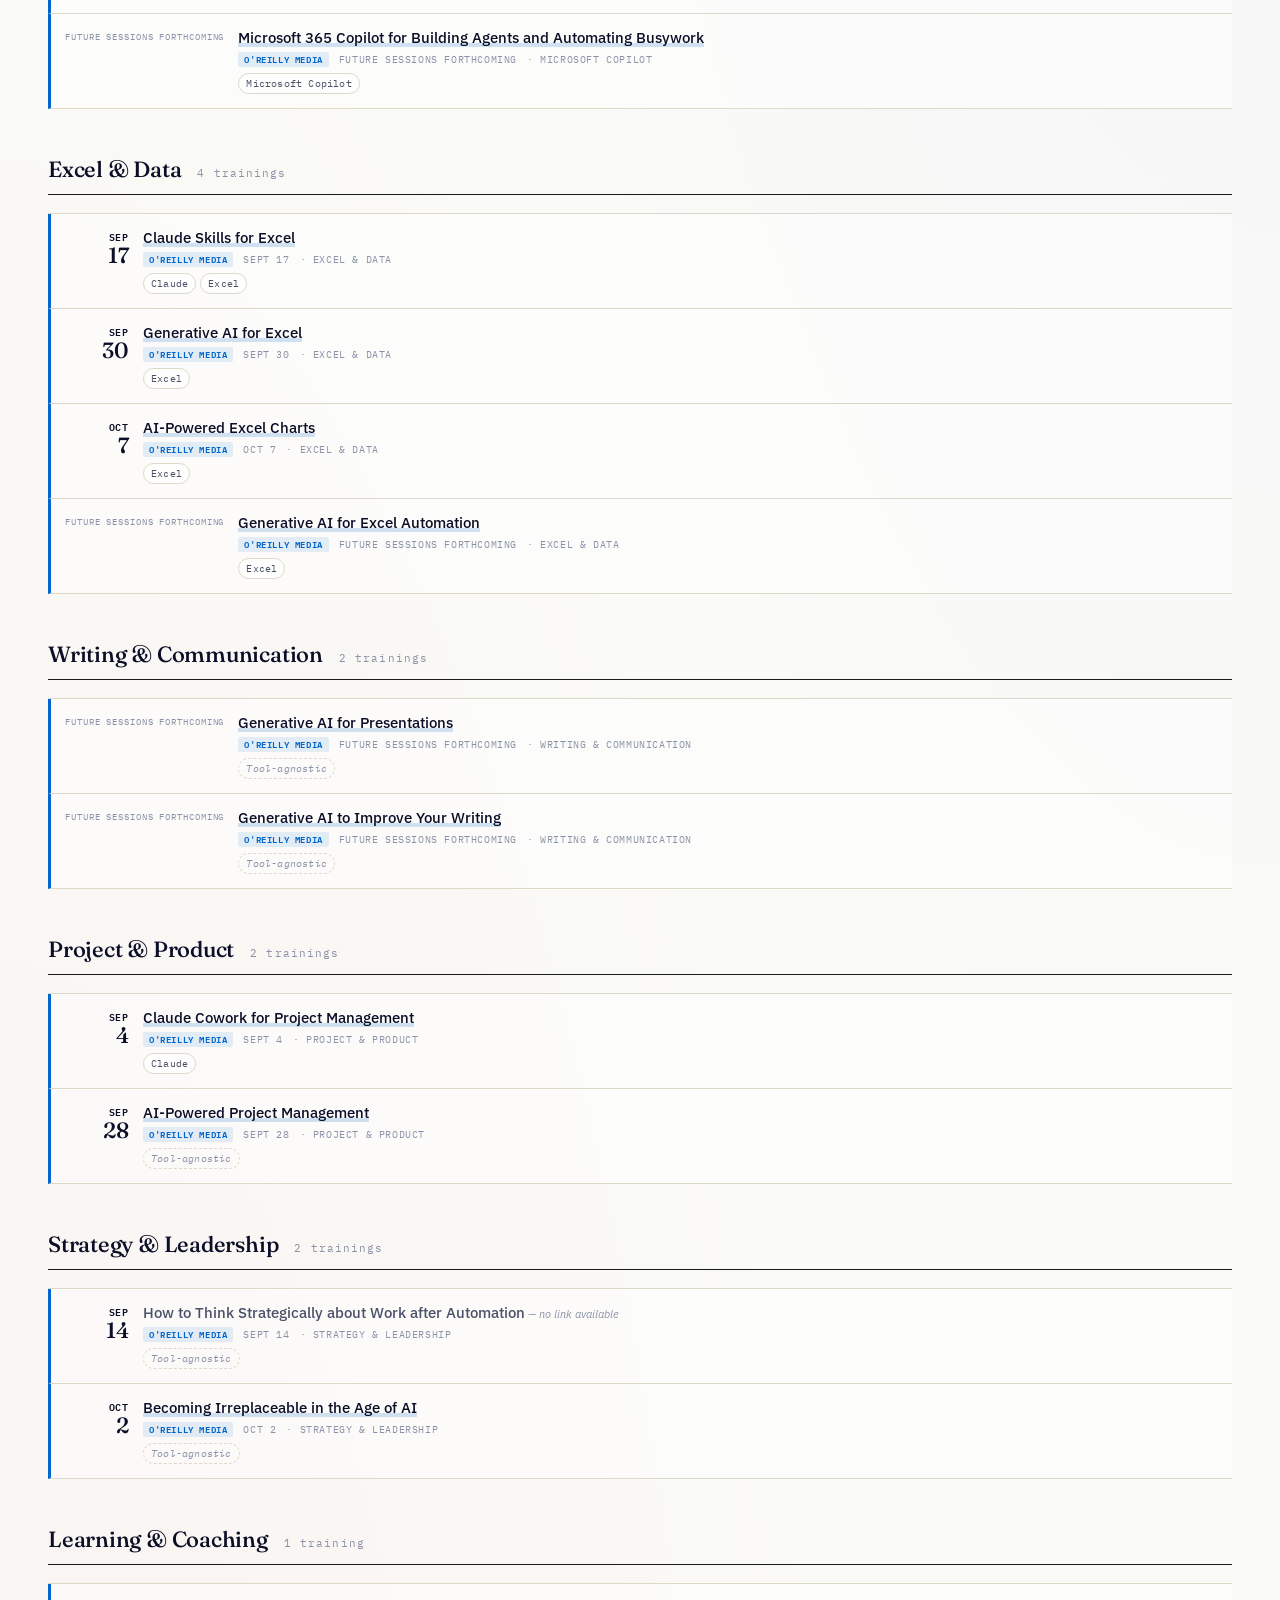
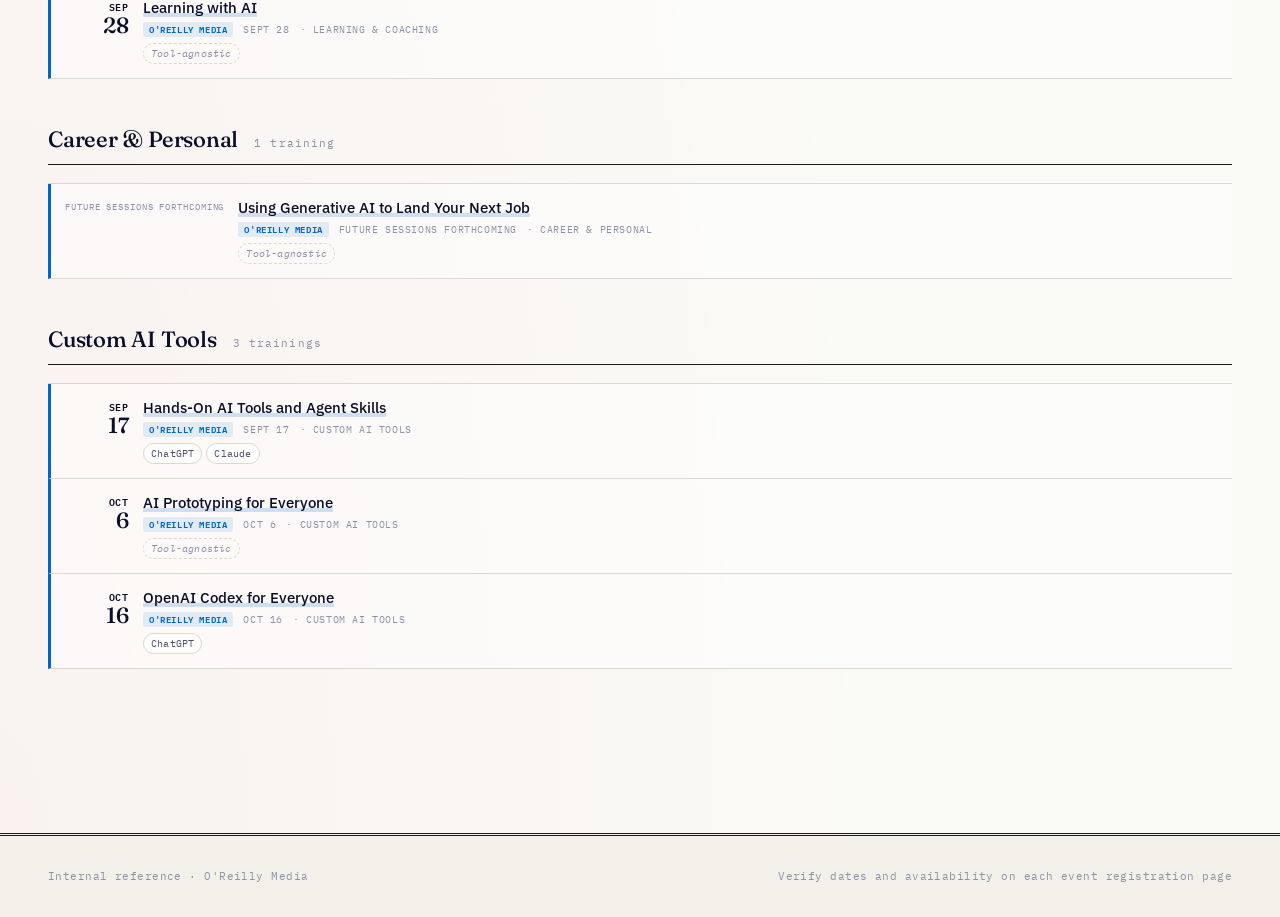
==== commit 626bd5aa: "Add files via upload" ====
--- a/index.html
+++ b/index.html
@@ -439,15 +439,14 @@
   <div>
     <div class="masthead-meta">
       <span>O'Reilly Learning Platform</span>
-      <span>Updated July 6, 2026</span>
-      <span>27 Trainings</span>
+      <span>Updated Sept 1, 2026</span>
+      <span>26 Trainings</span>
     </div>
     <h1 class="masthead-title">AI Live Trainings <em>for non-technical learners</em></h1>
     <p class="masthead-subtitle">A curated index of generative AI, agent, and productivity-focused live training sessions designed to help you integrate AI into your everyday work.</p>
   </div>
   <div class="legend">
     <span class="legend-item"><span class="legend-swatch oreilly"></span>O'Reilly</span>
-    <span class="legend-item"><span class="legend-swatch pearson"></span>Pearson</span>
   </div>
 </header>
 
@@ -455,9 +454,7 @@
   <span class="view-controls-label">Sort by</span>
   <button class="view-tab active" data-view="topic">Topic</button>
   <button class="view-tab" data-view="date">Date</button>
-  <button class="view-tab" data-view="tools">Tools</button>
-  <button class="view-tab" data-view="publisher">Publisher</button>
-  <button class="view-tab" data-view="all">A–Z</button>
+  <button class="view-tab" data-view="tools">Tools</button>  <button class="view-tab" data-view="all">A–Z</button>
 </nav>
 
 <main id="main-content">
@@ -479,33 +476,32 @@
 // Tools tagging is conservative: only tools explicitly named in the title are tagged.
 const trainings = [
   // O'Reilly
-  { title: "Generative AI for Everyone", url: "https://learning.oreilly.com/live-events/-/0636920097025/", date: "2026-09-26", dateLabel: "Sept 26", publisher: "oreilly", topic: "Foundations", tools: [] },
-  { title: "AI Agents for Everyone", url: "https://learning.oreilly.com/live-events/ai-agents-for-everyone/0642572192174/", date: "2026-07-07", dateLabel: "July 7", publisher: "oreilly", topic: "AI Agents", tools: [] },
-  { title: "Prompting Bootcamp", url: "https://learning.oreilly.com/live-events/prompting-bootcamp/0636920097098/", date: "2026-07-08", dateLabel: "July 8 & 9", publisher: "oreilly", topic: "Foundations", tools: [] },
-  { title: "Using Generative AI to Boost Your Personal Productivity", url: "https://learning.oreilly.com/live-events/-/0636920099736/", date: "2026-07-29", dateLabel: "July 29", publisher: "oreilly", topic: "Productivity", tools: [] },
-  { title: "Work Smarter with Generative AI", url: "https://learning.oreilly.com/live-events/-/0642572007905/", date: null, dateLabel: "Future sessions forthcoming", publisher: "oreilly", topic: "Productivity", tools: [] },
-  { title: "Automate Your Workday with ChatGPT and Zapier", url: "https://learning.oreilly.com/live-events/-/0642572016285/", date: "2026-07-24", dateLabel: "July 24", publisher: "oreilly", topic: "Automation", tools: ["ChatGPT", "Zapier"] },
-  { title: "Hands-On No Code AI Tools: Customize Your Own OpenAI GPTs, Claude Artifacts, and More", url: "https://learning.oreilly.com/live-events/hands-on-no-code-ai-tools-customize-your-own-openai-gpts-claude-artifacts-and-more/0790145087048/", date: "2026-07-09", dateLabel: "July 9", publisher: "oreilly", topic: "Custom AI Tools", tools: ["ChatGPT", "Claude"] },
-  { title: "Learning with AI", url: "https://learning.oreilly.com/live-events/-/0642572169145/", date: "2026-08-03", dateLabel: "Aug 3", publisher: "oreilly", topic: "Learning & Coaching", tools: [] },
-  { title: "How to Think Strategically about Work after Automation", url: null, date: "2026-08-03", dateLabel: "Aug 3 (first session)", publisher: "oreilly", topic: "Strategy & Leadership", tools: [] },
-  { title: "Becoming Irreplaceable in the Age of AI", url: "https://learning.oreilly.com/live-events/becoming-irreplaceable-in-the-age-of-ai/0642572317164/", date: "2026-07-14", dateLabel: "July 14", publisher: "oreilly", topic: "Strategy & Leadership", tools: [] },
-  { title: "Generative AI and Claude Cowork for Leaders and Managers", url: "https://learning.oreilly.com/live-events/generative-ai-and-claude-cowork-for-leaders-and-managers/0642572010775/", date: "2026-08-07", dateLabel: "Aug 7", publisher: "oreilly", topic: "Strategy & Leadership", tools: ["Claude"] },
-  { title: "Generative AI to Improve Your Writing", url: "https://learning.oreilly.com/live-events/-/0636920097362/", date: "2026-08-26", dateLabel: "Aug 26", publisher: "oreilly", topic: "Writing & Communication", tools: [] },
-  { title: "AI-Powered Project Management", url: "https://learning.oreilly.com/live-events/-/0790145085649/", date: "2026-08-20", dateLabel: "Aug 20", publisher: "oreilly", topic: "Project & Product", tools: [] },
-  { title: "Claude Cowork for Project Management", url: "https://learning.oreilly.com/live-events/claude-cowork-for-project-management/0642572365899/", date: "2026-08-04", dateLabel: "Aug 4", publisher: "oreilly", topic: "Project & Product", tools: ["Claude"] },
-  { title: "Generative AI for Excel", url: "https://learning.oreilly.com/live-events/generative-ai-for-excel/0642572001381/", date: "2026-08-19", dateLabel: "Aug 19", publisher: "oreilly", topic: "Excel & Data", tools: ["Excel"] },
+  { title: "Generative AI for Everyone", url: "https://learning.oreilly.com/live-events/-/0636920097025/", date: "2026-09-24", dateLabel: "Sept 24", publisher: "oreilly", topic: "Foundations", tools: [] },
+  { title: "AI Agents for Everyone", url: "https://learning.oreilly.com/live-events/ai-agents-for-everyone/0642572192174/", date: "2026-09-25", dateLabel: "Sept 25", publisher: "oreilly", topic: "Foundations", tools: [] },
+  { title: "Prompting Bootcamp", url: "https://learning.oreilly.com/live-events/prompting-bootcamp/0636920097098/", date: "2026-10-14", dateLabel: "Oct 14 & 15", publisher: "oreilly", topic: "Foundations", tools: [] },
+  { title: "Using Generative AI to Boost Your Personal Productivity", url: "https://learning.oreilly.com/live-events/-/0636920099736/", date: "2026-09-23", dateLabel: "Sept 23", publisher: "oreilly", topic: "Productivity", tools: [] },
+  { title: "Hands-On AI Tools and Agent Skills", url: "https://learning.oreilly.com/live-events/hands-on-no-code-ai-tools-customize-your-own-openai-gpts-claude-artifacts-and-more/0790145087048/", date: "2026-09-17", dateLabel: "Sept 17", publisher: "oreilly", topic: "Custom AI Tools", tools: ["ChatGPT", "Claude"] },
+  { title: "Learning with AI", url: "https://learning.oreilly.com/live-events/-/0642572169145/", date: "2026-09-28", dateLabel: "Sept 28", publisher: "oreilly", topic: "Learning & Coaching", tools: [] },
+  { title: "How to Think Strategically about Work after Automation", url: null, date: "2026-09-14", dateLabel: "Sept 14", publisher: "oreilly", topic: "Strategy & Leadership", tools: [] },
+  { title: "Becoming Irreplaceable in the Age of AI", url: "https://learning.oreilly.com/live-events/becoming-irreplaceable-in-the-age-of-ai/0642572317164/", date: "2026-10-02", dateLabel: "Oct 2", publisher: "oreilly", topic: "Strategy & Leadership", tools: [] },
+  { title: "Generative AI to Improve Your Writing", url: "https://learning.oreilly.com/live-events/-/0636920097362/", date: null, dateLabel: "Future sessions forthcoming", publisher: "oreilly", topic: "Writing & Communication", tools: [] },
+  { title: "AI-Powered Project Management", url: "https://learning.oreilly.com/live-events/-/0790145085649/", date: "2026-09-28", dateLabel: "Sept 28", publisher: "oreilly", topic: "Project & Product", tools: [] },
+  { title: "Claude Cowork for Project Management", url: "https://learning.oreilly.com/live-events/claude-cowork-for-project-management/0642572365899/", date: "2026-09-04", dateLabel: "Sept 4", publisher: "oreilly", topic: "Project & Product", tools: ["Claude"] },
+  { title: "Generative AI for Excel", url: "https://learning.oreilly.com/live-events/generative-ai-for-excel/0642572001381/", date: "2026-09-30", dateLabel: "Sept 30", publisher: "oreilly", topic: "Excel & Data", tools: ["Excel"] },
+  { title: "Claude Skills for Excel", url: "https://www.oreilly.com/live-events/claude-skills-for-excel/0642572411565/0642572411558/", date: "2026-09-17", dateLabel: "Sept 17", publisher: "oreilly", topic: "Excel & Data", tools: ["Claude", "Excel"] },
+  { title: "AI-Powered Excel Charts", url: "https://learning.oreilly.com/live-events/-/0642572388645/", date: "2026-10-07", dateLabel: "Oct 7", publisher: "oreilly", topic: "Excel & Data", tools: ["Excel"] },
   { title: "Generative AI for Excel Automation", url: "https://learning.oreilly.com/live-events/generative-ai-for-excel-automation/0642572311629/", date: null, dateLabel: "Future sessions forthcoming", publisher: "oreilly", topic: "Excel & Data", tools: ["Excel"] },
-  { title: "Agent Mode in Excel and Copilot Studio", url: "https://learning.oreilly.com/live-events/-/0642572284480/", date: "2026-08-28", dateLabel: "Aug 28", publisher: "oreilly", topic: "Microsoft Copilot", tools: ["Excel", "Microsoft Copilot"] },
-  { title: "Copilot for Microsoft 365", url: "https://learning.oreilly.com/live-events/-/0642572007490/", date: "2026-08-10", dateLabel: "Aug 10", publisher: "oreilly", topic: "Microsoft Copilot", tools: ["Microsoft Copilot"] },
-  { title: "Microsoft 365 Copilot for Building Agents and Automating Busywork", url: "https://learning.oreilly.com/live-events/microsoft-365-copilot-for-building-agents-and-automating-busywork/0642572199586/", date: "2026-07-15", dateLabel: "July 15", publisher: "oreilly", topic: "Microsoft Copilot", tools: ["Microsoft Copilot"] },
-  { title: "Claude Code for Everyone", url: "https://learning.oreilly.com/live-events/-/0642572274368/", date: "2026-07-20", dateLabel: "July 20", publisher: "oreilly", topic: "Claude", tools: ["Claude"] },
-  { title: "Claude Cowork for Everyone", url: "https://learning.oreilly.com/live-events/-/0642572349431/", date: "2026-07-07", dateLabel: "July 7", publisher: "oreilly", topic: "Claude", tools: ["Claude"] },
-  { title: "OpenClaw, Claude Cowork, and Claude Code Compared", url: "https://learning.oreilly.com/live-events/openclaw-claude-cowork-and-claude-code-compared/0642572365134/", date: "2026-07-13", dateLabel: "July 13", publisher: "oreilly", topic: "Claude", tools: ["Claude"] },
-  { title: "Generative AI for Presentations", url: "https://learning.oreilly.com/live-events/-/0642572010259/", date: "2026-08-07", dateLabel: "Aug 7", publisher: "oreilly", topic: "Writing & Communication", tools: [] },
-  { title: "AI Prototyping for Everyone", url: "https://learning.oreilly.com/live-events/-/0642572226565/", date: "2026-07-09", dateLabel: "July 9", publisher: "oreilly", topic: "Custom AI Tools", tools: [] },
-  { title: "Using Generative AI to Land Your Next Job", url: "https://learning.oreilly.com/live-events/-/0790145067802/", date: "2026-07-20", dateLabel: "July 20", publisher: "oreilly", topic: "Career & Personal", tools: [] },
-  { title: "Perplexity AI Essentials", url: "https://learning.oreilly.com/live-events/perplexity-ai-essentials/0642572009862/0642572332693/", date: "2026-07-13", dateLabel: "July 13", publisher: "pearson", topic: "Productivity", tools: ["Perplexity"] },
-  { title: "Automate Workflows with Zapier and n8n", url: "https://learning.oreilly.com/live-events/automate-workflows-with-zapier-and-n8n/0642572287153/0642572353490/", date: "2026-07-24", dateLabel: "July 24", publisher: "pearson", topic: "Automation", tools: ["Zapier", "n8n"] },
+  { title: "Agent Mode in Excel and Copilot Studio", url: "https://learning.oreilly.com/live-events/-/0642572284480/", date: null, dateLabel: "Future sessions forthcoming", publisher: "oreilly", topic: "Microsoft Copilot", tools: ["Excel", "Microsoft Copilot"] },
+  { title: "Copilot for Microsoft 365", url: "https://learning.oreilly.com/live-events/-/0642572007490/", date: null, dateLabel: "Future sessions forthcoming", publisher: "oreilly", topic: "Microsoft Copilot", tools: ["Microsoft Copilot"] },
+  { title: "Microsoft 365 Copilot for Building Agents and Automating Busywork", url: "https://learning.oreilly.com/live-events/microsoft-365-copilot-for-building-agents-and-automating-busywork/0642572199586/", date: null, dateLabel: "Future sessions forthcoming", publisher: "oreilly", topic: "Microsoft Copilot", tools: ["Microsoft Copilot"] },
+  { title: "Claude Code for Everyone", url: "https://learning.oreilly.com/live-events/-/0642572274368/", date: "2026-10-23", dateLabel: "Oct 23", publisher: "oreilly", topic: "Claude", tools: ["Claude"] },
+  { title: "Claude Code for Everyone—Next Steps", url: "https://learning.oreilly.com/live-events/-/0642572408633/", date: "2026-09-08", dateLabel: "Sept 8", publisher: "oreilly", topic: "Claude", tools: ["Claude"] },
+  { title: "OpenAI Codex for Everyone", url: "https://learning.oreilly.com/live-events/openai-codex-for-everyone/0642572444211/", date: "2026-10-16", dateLabel: "Oct 16", publisher: "oreilly", topic: "Custom AI Tools", tools: ["ChatGPT"] },
+  { title: "Claude Cowork for Everyone", url: "https://learning.oreilly.com/live-events/-/0642572349431/", date: "2026-09-21", dateLabel: "Sept 21", publisher: "oreilly", topic: "Claude", tools: ["Claude"] },
+  { title: "OpenClaw, Claude Cowork, and Claude Code Compared", url: "https://learning.oreilly.com/live-events/openclaw-claude-cowork-and-claude-code-compared/0642572365134/", date: null, dateLabel: "Future sessions forthcoming", publisher: "oreilly", topic: "Claude", tools: ["Claude"] },
+  { title: "Generative AI for Presentations", url: "https://learning.oreilly.com/live-events/-/0642572010259/", date: null, dateLabel: "Future sessions forthcoming", publisher: "oreilly", topic: "Writing & Communication", tools: [] },
+  { title: "AI Prototyping for Everyone", url: "https://learning.oreilly.com/live-events/-/0642572226565/", date: "2026-10-06", dateLabel: "Oct 6", publisher: "oreilly", topic: "Custom AI Tools", tools: [] },
+  { title: "Using Generative AI to Land Your Next Job", url: "https://learning.oreilly.com/live-events/-/0790145067802/", date: null, dateLabel: "Future sessions forthcoming", publisher: "oreilly", topic: "Career & Personal", tools: [] },
 ];
 
 // Tool display order — most catalog presence first, then alpha
@@ -697,15 +693,7 @@
       if (a.date && b.date) return a.date.localeCompare(b.date);
       return a.title.localeCompare(b.title);
     });
-  const pearson = trainings.filter(t => t.publisher === "pearson")
-    .sort((a, b) => {
-      if (a.date && !b.date) return -1;
-      if (!a.date && b.date) return 1;
-      if (a.date && b.date) return a.date.localeCompare(b.date);
-      return a.title.localeCompare(b.title);
-    });
-  return sectionBlock("O'Reilly Media", oreilly, oreilly.length)
-       + sectionBlock("Pearson", pearson, pearson.length);
+  return sectionBlock("O'Reilly Media", oreilly, oreilly.length);
 }
 
 function viewAlphabetical() {
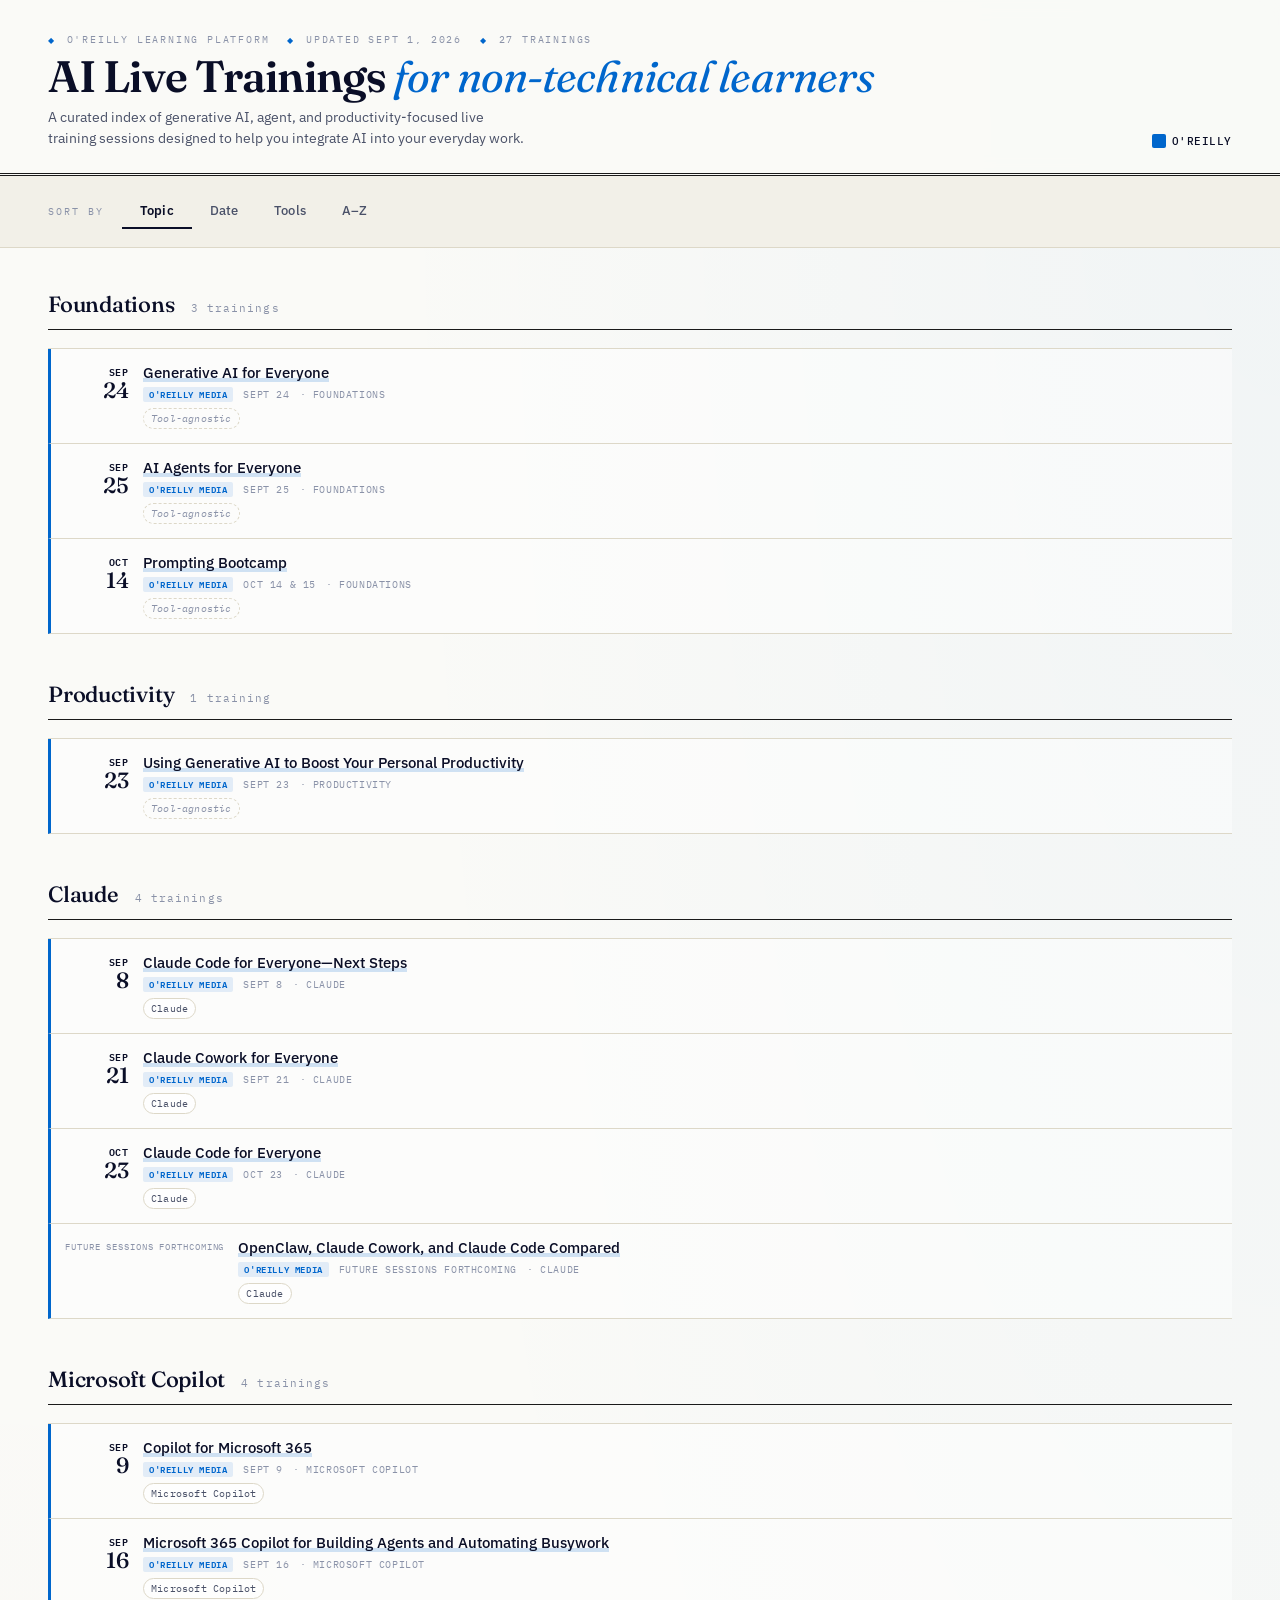
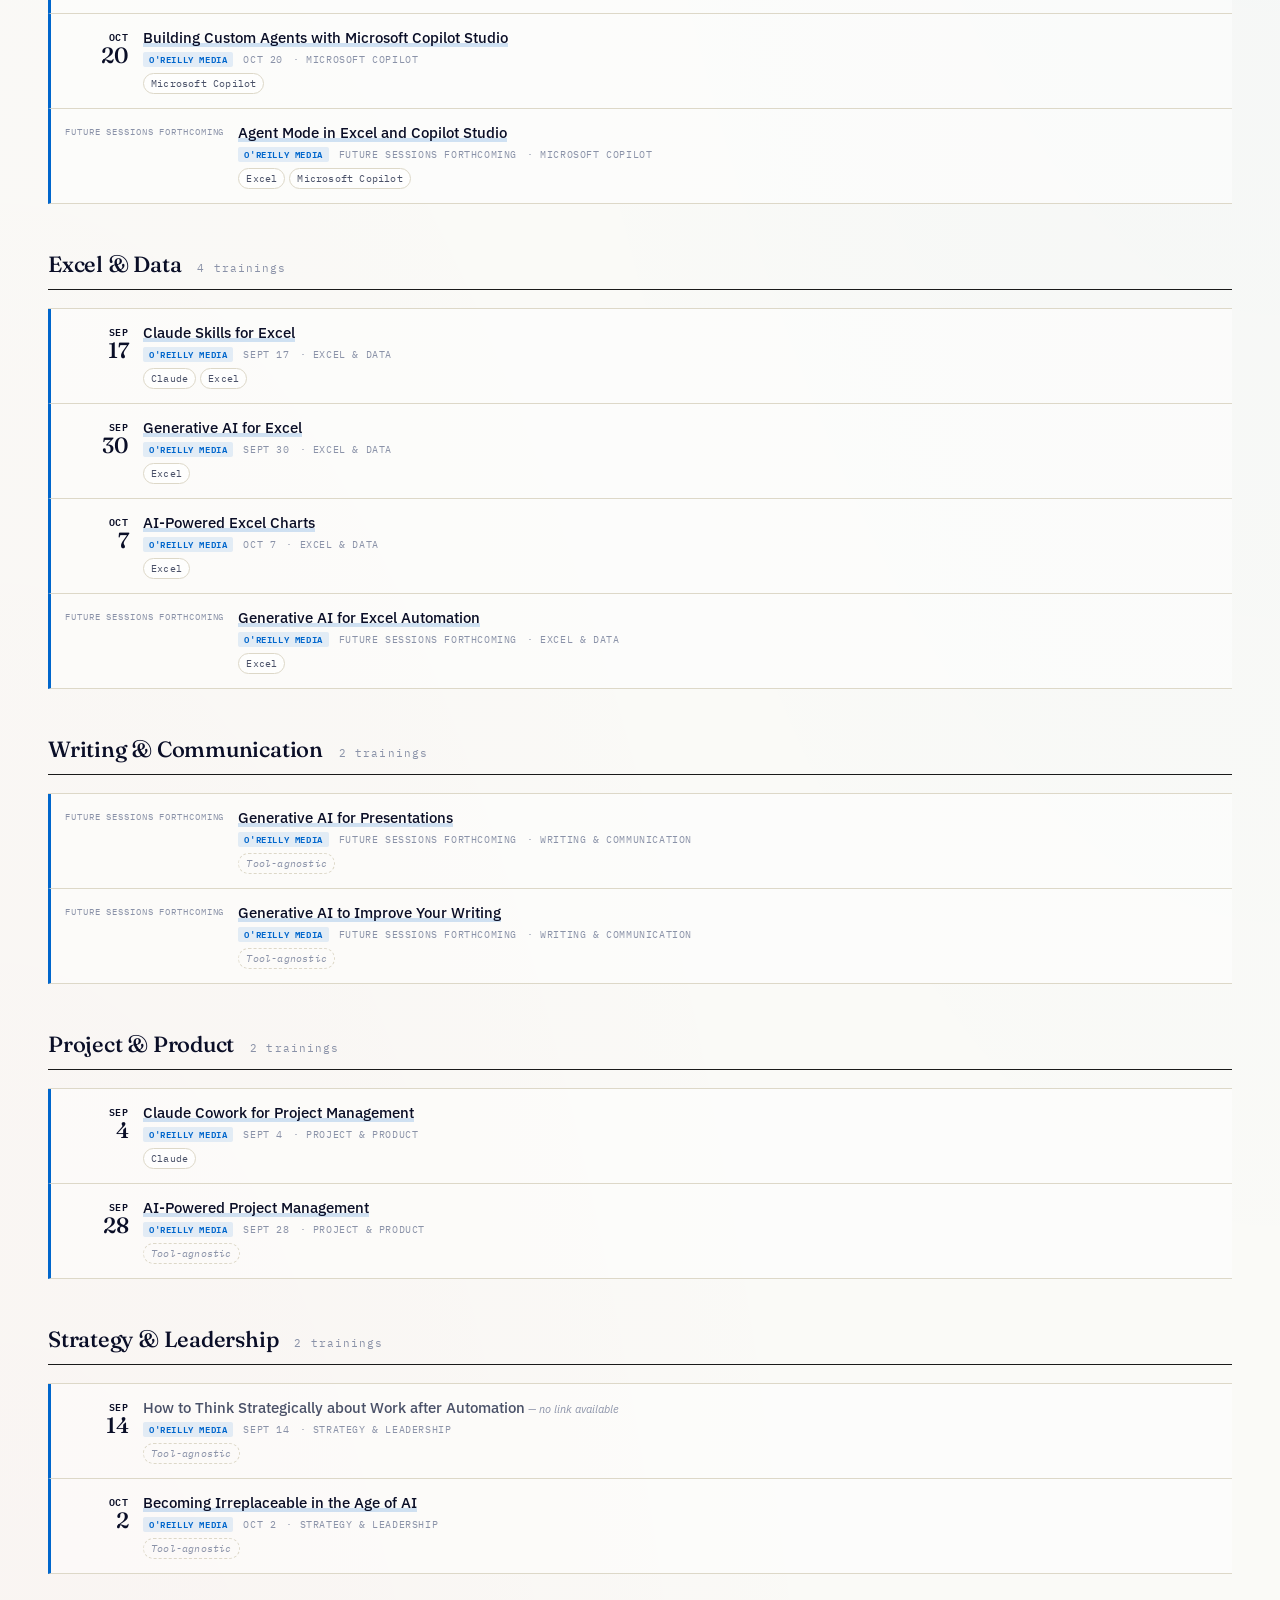
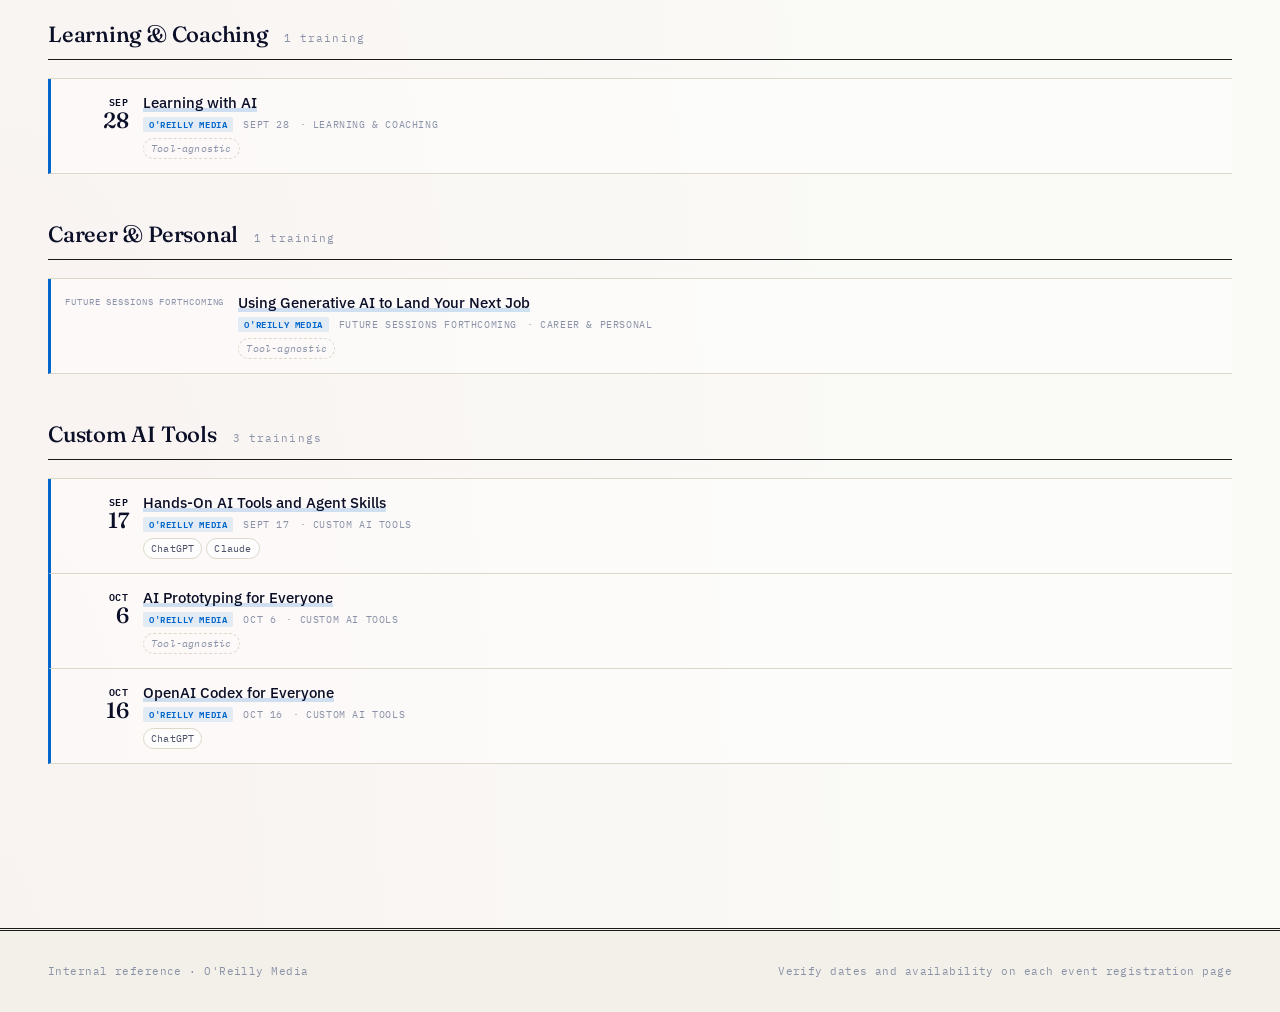
==== commit 4e87c442: "Add files via upload" ====
--- a/index.html
+++ b/index.html
@@ -440,7 +440,7 @@
     <div class="masthead-meta">
       <span>O'Reilly Learning Platform</span>
       <span>Updated Sept 1, 2026</span>
-      <span>26 Trainings</span>
+      <span>27 Trainings</span>
     </div>
     <h1 class="masthead-title">AI Live Trainings <em>for non-technical learners</em></h1>
     <p class="masthead-subtitle">A curated index of generative AI, agent, and productivity-focused live training sessions designed to help you integrate AI into your everyday work.</p>
@@ -492,8 +492,9 @@
   { title: "AI-Powered Excel Charts", url: "https://learning.oreilly.com/live-events/-/0642572388645/", date: "2026-10-07", dateLabel: "Oct 7", publisher: "oreilly", topic: "Excel & Data", tools: ["Excel"] },
   { title: "Generative AI for Excel Automation", url: "https://learning.oreilly.com/live-events/generative-ai-for-excel-automation/0642572311629/", date: null, dateLabel: "Future sessions forthcoming", publisher: "oreilly", topic: "Excel & Data", tools: ["Excel"] },
   { title: "Agent Mode in Excel and Copilot Studio", url: "https://learning.oreilly.com/live-events/-/0642572284480/", date: null, dateLabel: "Future sessions forthcoming", publisher: "oreilly", topic: "Microsoft Copilot", tools: ["Excel", "Microsoft Copilot"] },
-  { title: "Copilot for Microsoft 365", url: "https://learning.oreilly.com/live-events/-/0642572007490/", date: null, dateLabel: "Future sessions forthcoming", publisher: "oreilly", topic: "Microsoft Copilot", tools: ["Microsoft Copilot"] },
-  { title: "Microsoft 365 Copilot for Building Agents and Automating Busywork", url: "https://learning.oreilly.com/live-events/microsoft-365-copilot-for-building-agents-and-automating-busywork/0642572199586/", date: null, dateLabel: "Future sessions forthcoming", publisher: "oreilly", topic: "Microsoft Copilot", tools: ["Microsoft Copilot"] },
+  { title: "Copilot for Microsoft 365", url: "https://learning.oreilly.com/live-events/-/0642572007490/", date: "2026-09-09", dateLabel: "Sept 9", publisher: "oreilly", topic: "Microsoft Copilot", tools: ["Microsoft Copilot"] },
+  { title: "Microsoft 365 Copilot for Building Agents and Automating Busywork", url: "https://learning.oreilly.com/live-events/microsoft-365-copilot-for-building-agents-and-automating-busywork/0642572199586/", date: "2026-09-16", dateLabel: "Sept 16", publisher: "oreilly", topic: "Microsoft Copilot", tools: ["Microsoft Copilot"] },
+  { title: "Building Custom Agents with Microsoft Copilot Studio", url: "https://learning.oreilly.com/live-events/-/0642572310417/", date: "2026-10-20", dateLabel: "Oct 20", publisher: "oreilly", topic: "Microsoft Copilot", tools: ["Microsoft Copilot"] },
   { title: "Claude Code for Everyone", url: "https://learning.oreilly.com/live-events/-/0642572274368/", date: "2026-10-23", dateLabel: "Oct 23", publisher: "oreilly", topic: "Claude", tools: ["Claude"] },
   { title: "Claude Code for Everyone—Next Steps", url: "https://learning.oreilly.com/live-events/-/0642572408633/", date: "2026-09-08", dateLabel: "Sept 8", publisher: "oreilly", topic: "Claude", tools: ["Claude"] },
   { title: "OpenAI Codex for Everyone", url: "https://learning.oreilly.com/live-events/openai-codex-for-everyone/0642572444211/", date: "2026-10-16", dateLabel: "Oct 16", publisher: "oreilly", topic: "Custom AI Tools", tools: ["ChatGPT"] },
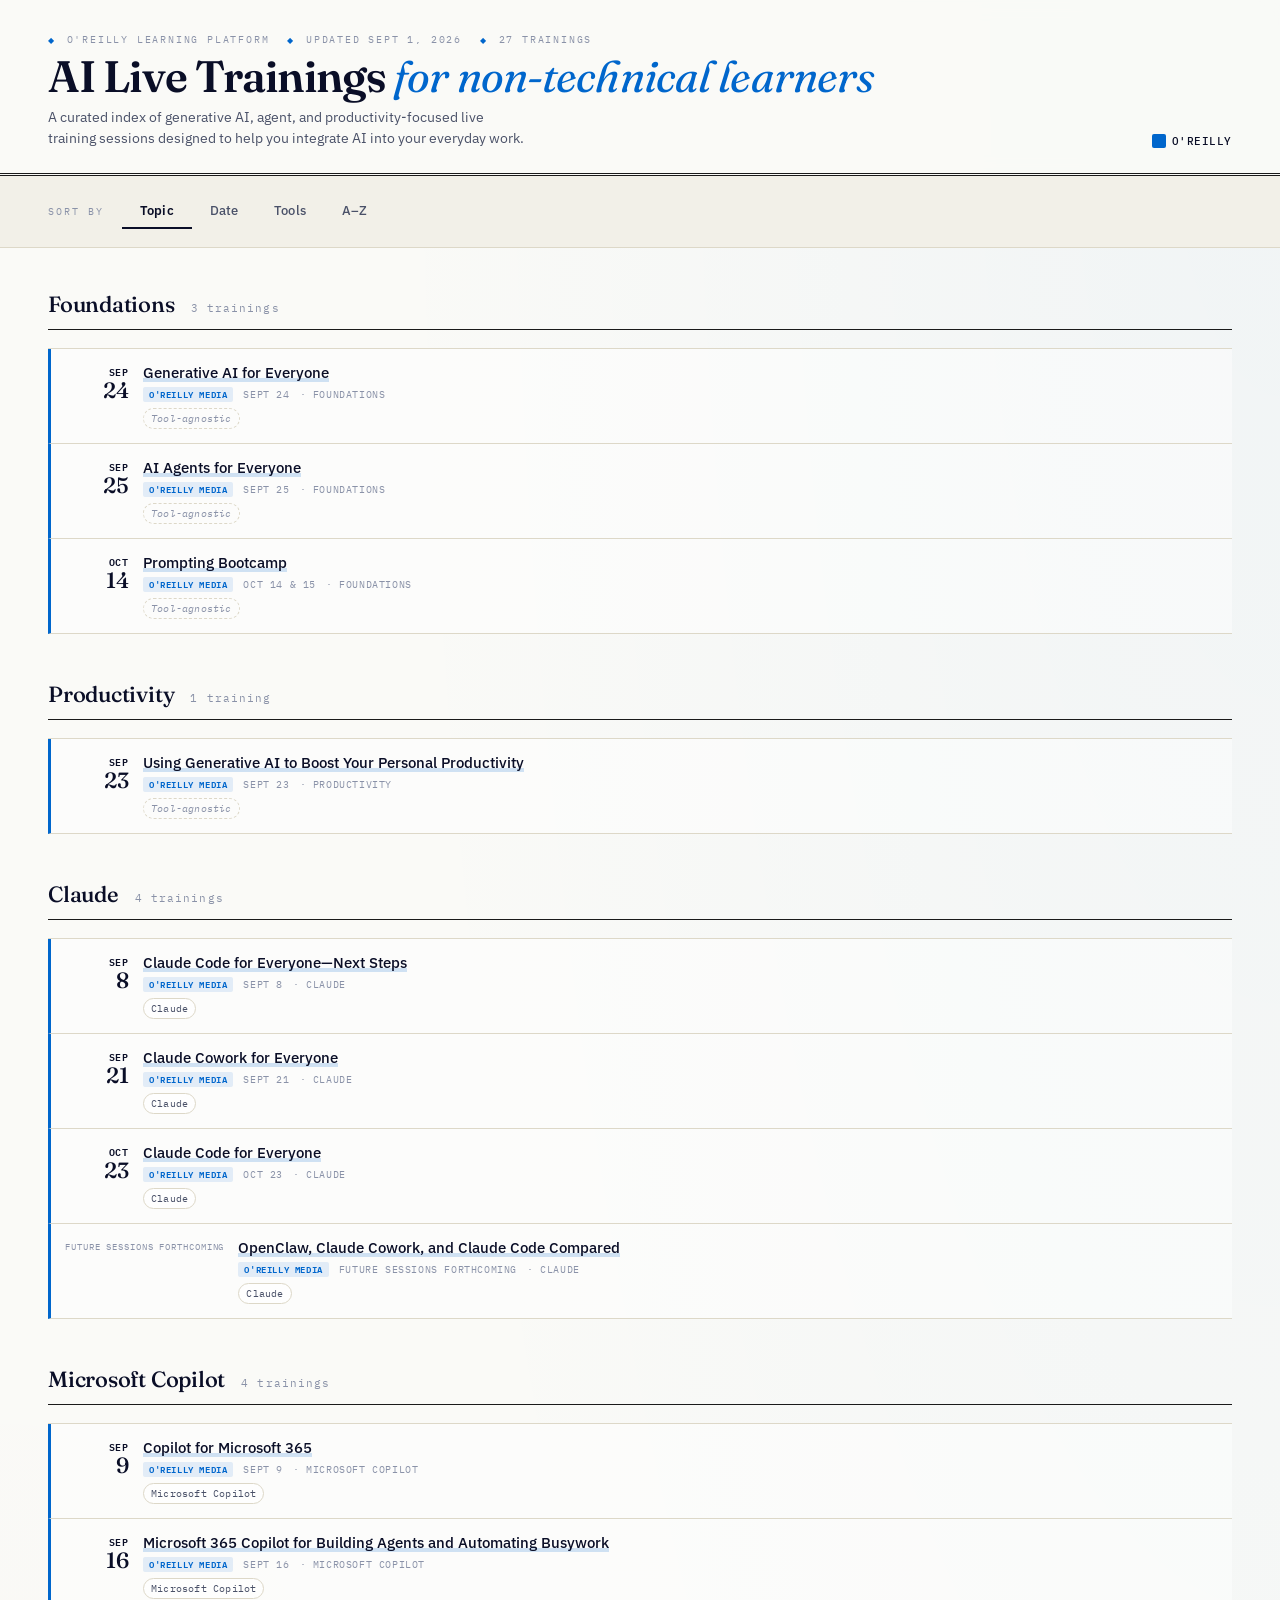
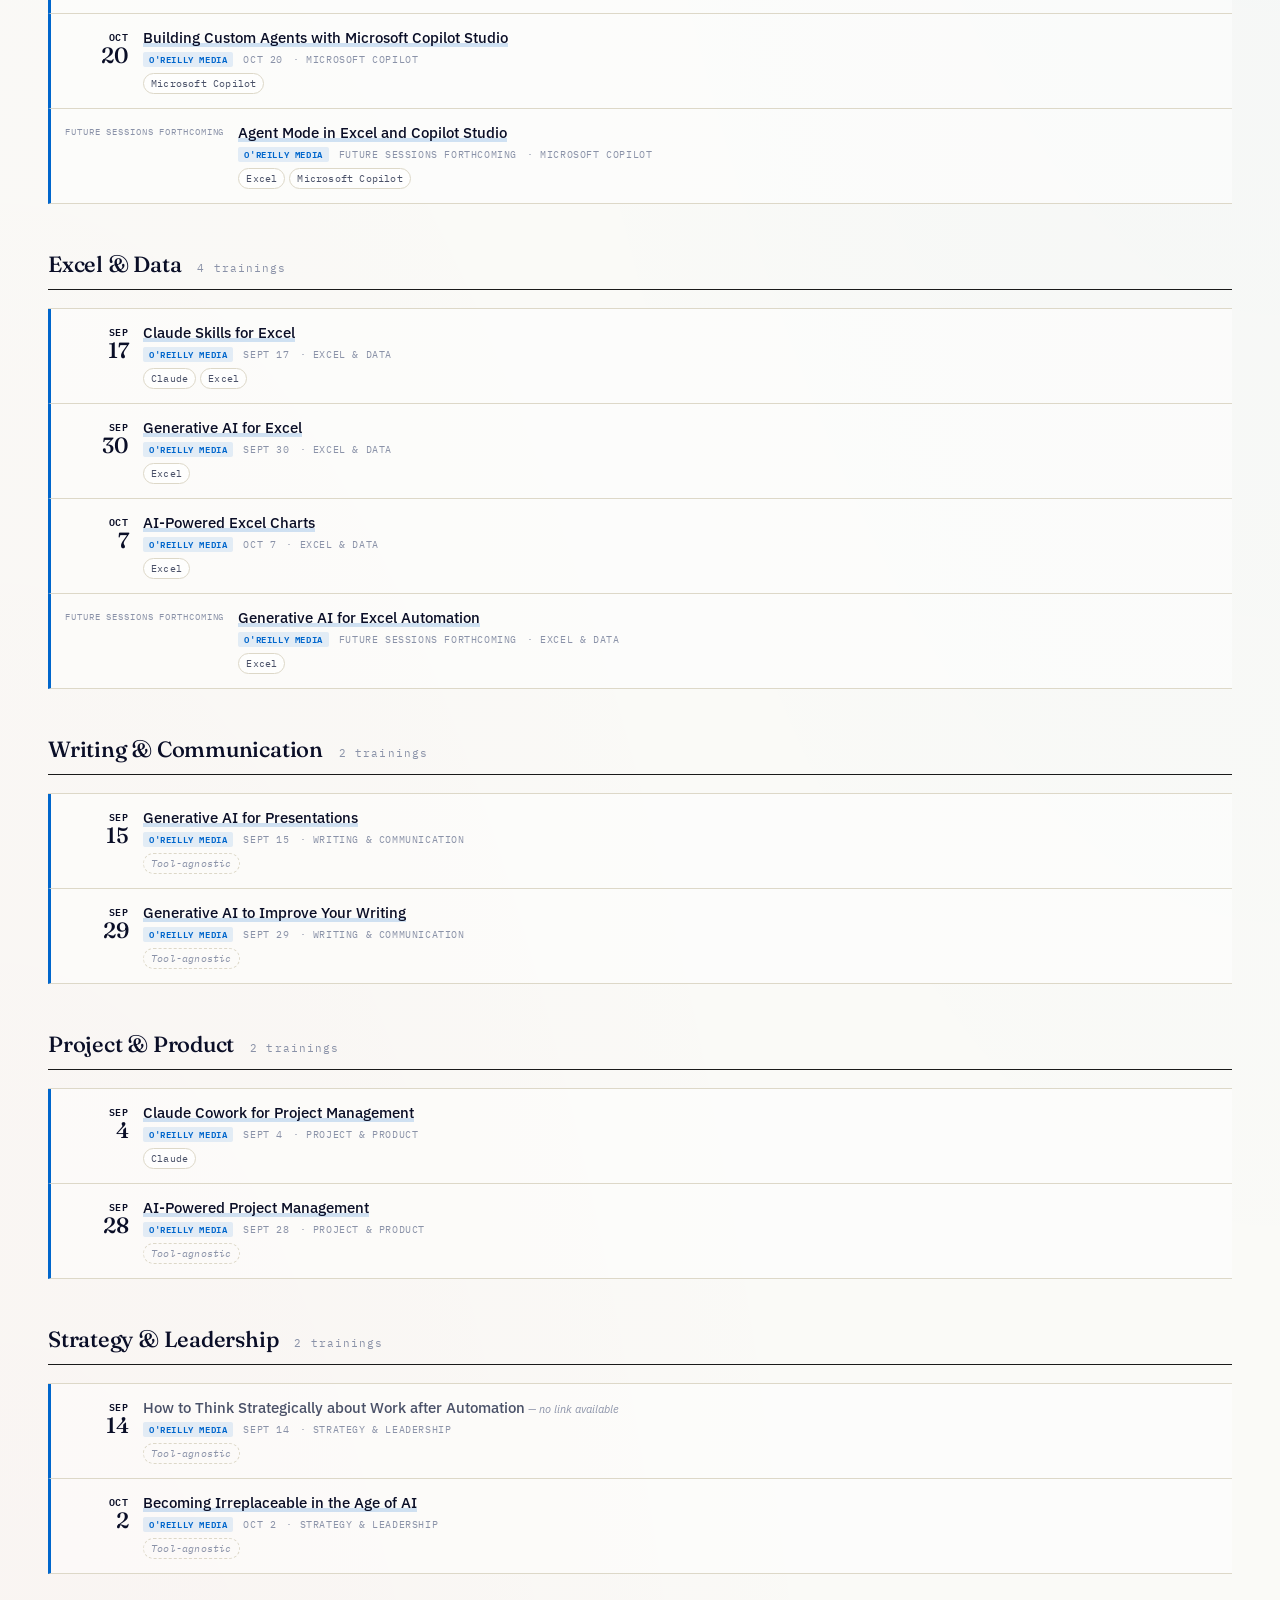
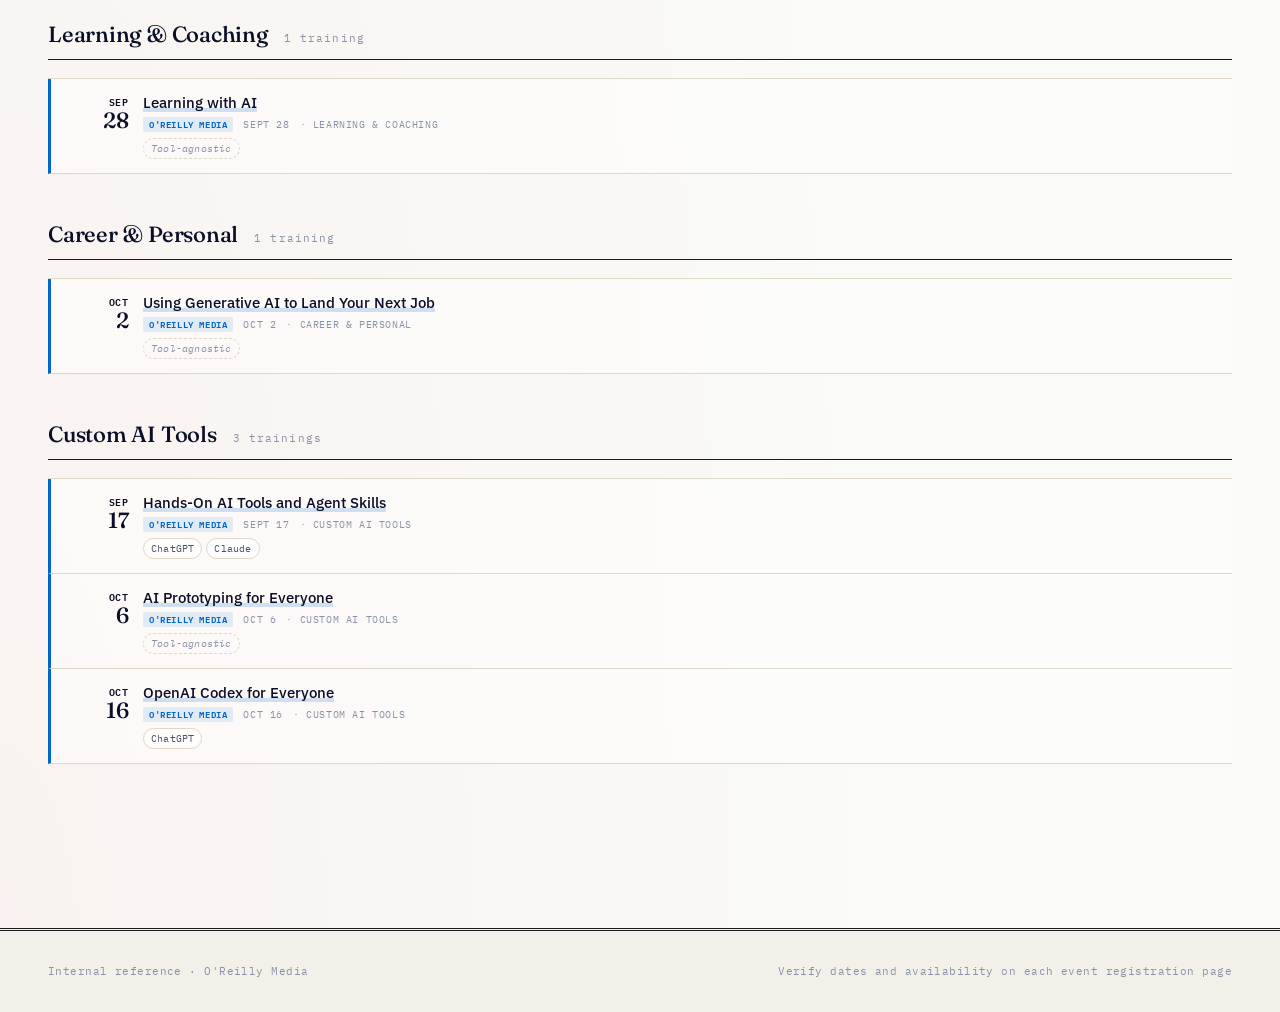
==== commit 3efa65b3: "Add files via upload" ====
--- a/index.html
+++ b/index.html
@@ -484,7 +484,7 @@
   { title: "Learning with AI", url: "https://learning.oreilly.com/live-events/-/0642572169145/", date: "2026-09-28", dateLabel: "Sept 28", publisher: "oreilly", topic: "Learning & Coaching", tools: [] },
   { title: "How to Think Strategically about Work after Automation", url: null, date: "2026-09-14", dateLabel: "Sept 14", publisher: "oreilly", topic: "Strategy & Leadership", tools: [] },
   { title: "Becoming Irreplaceable in the Age of AI", url: "https://learning.oreilly.com/live-events/becoming-irreplaceable-in-the-age-of-ai/0642572317164/", date: "2026-10-02", dateLabel: "Oct 2", publisher: "oreilly", topic: "Strategy & Leadership", tools: [] },
-  { title: "Generative AI to Improve Your Writing", url: "https://learning.oreilly.com/live-events/-/0636920097362/", date: null, dateLabel: "Future sessions forthcoming", publisher: "oreilly", topic: "Writing & Communication", tools: [] },
+  { title: "Generative AI to Improve Your Writing", url: "https://learning.oreilly.com/live-events/-/0636920097362/", date: "2026-09-29", dateLabel: "Sept 29", publisher: "oreilly", topic: "Writing & Communication", tools: [] },
   { title: "AI-Powered Project Management", url: "https://learning.oreilly.com/live-events/-/0790145085649/", date: "2026-09-28", dateLabel: "Sept 28", publisher: "oreilly", topic: "Project & Product", tools: [] },
   { title: "Claude Cowork for Project Management", url: "https://learning.oreilly.com/live-events/claude-cowork-for-project-management/0642572365899/", date: "2026-09-04", dateLabel: "Sept 4", publisher: "oreilly", topic: "Project & Product", tools: ["Claude"] },
   { title: "Generative AI for Excel", url: "https://learning.oreilly.com/live-events/generative-ai-for-excel/0642572001381/", date: "2026-09-30", dateLabel: "Sept 30", publisher: "oreilly", topic: "Excel & Data", tools: ["Excel"] },
@@ -500,9 +500,9 @@
   { title: "OpenAI Codex for Everyone", url: "https://learning.oreilly.com/live-events/openai-codex-for-everyone/0642572444211/", date: "2026-10-16", dateLabel: "Oct 16", publisher: "oreilly", topic: "Custom AI Tools", tools: ["ChatGPT"] },
   { title: "Claude Cowork for Everyone", url: "https://learning.oreilly.com/live-events/-/0642572349431/", date: "2026-09-21", dateLabel: "Sept 21", publisher: "oreilly", topic: "Claude", tools: ["Claude"] },
   { title: "OpenClaw, Claude Cowork, and Claude Code Compared", url: "https://learning.oreilly.com/live-events/openclaw-claude-cowork-and-claude-code-compared/0642572365134/", date: null, dateLabel: "Future sessions forthcoming", publisher: "oreilly", topic: "Claude", tools: ["Claude"] },
-  { title: "Generative AI for Presentations", url: "https://learning.oreilly.com/live-events/-/0642572010259/", date: null, dateLabel: "Future sessions forthcoming", publisher: "oreilly", topic: "Writing & Communication", tools: [] },
+  { title: "Generative AI for Presentations", url: "https://learning.oreilly.com/live-events/-/0642572010259/", date: "2026-09-15", dateLabel: "Sept 15", publisher: "oreilly", topic: "Writing & Communication", tools: [] },
   { title: "AI Prototyping for Everyone", url: "https://learning.oreilly.com/live-events/-/0642572226565/", date: "2026-10-06", dateLabel: "Oct 6", publisher: "oreilly", topic: "Custom AI Tools", tools: [] },
-  { title: "Using Generative AI to Land Your Next Job", url: "https://learning.oreilly.com/live-events/-/0790145067802/", date: null, dateLabel: "Future sessions forthcoming", publisher: "oreilly", topic: "Career & Personal", tools: [] },
+  { title: "Using Generative AI to Land Your Next Job", url: "https://learning.oreilly.com/live-events/-/0790145067802/", date: "2026-10-02", dateLabel: "Oct 2", publisher: "oreilly", topic: "Career & Personal", tools: [] },
 ];
 
 // Tool display order — most catalog presence first, then alpha
